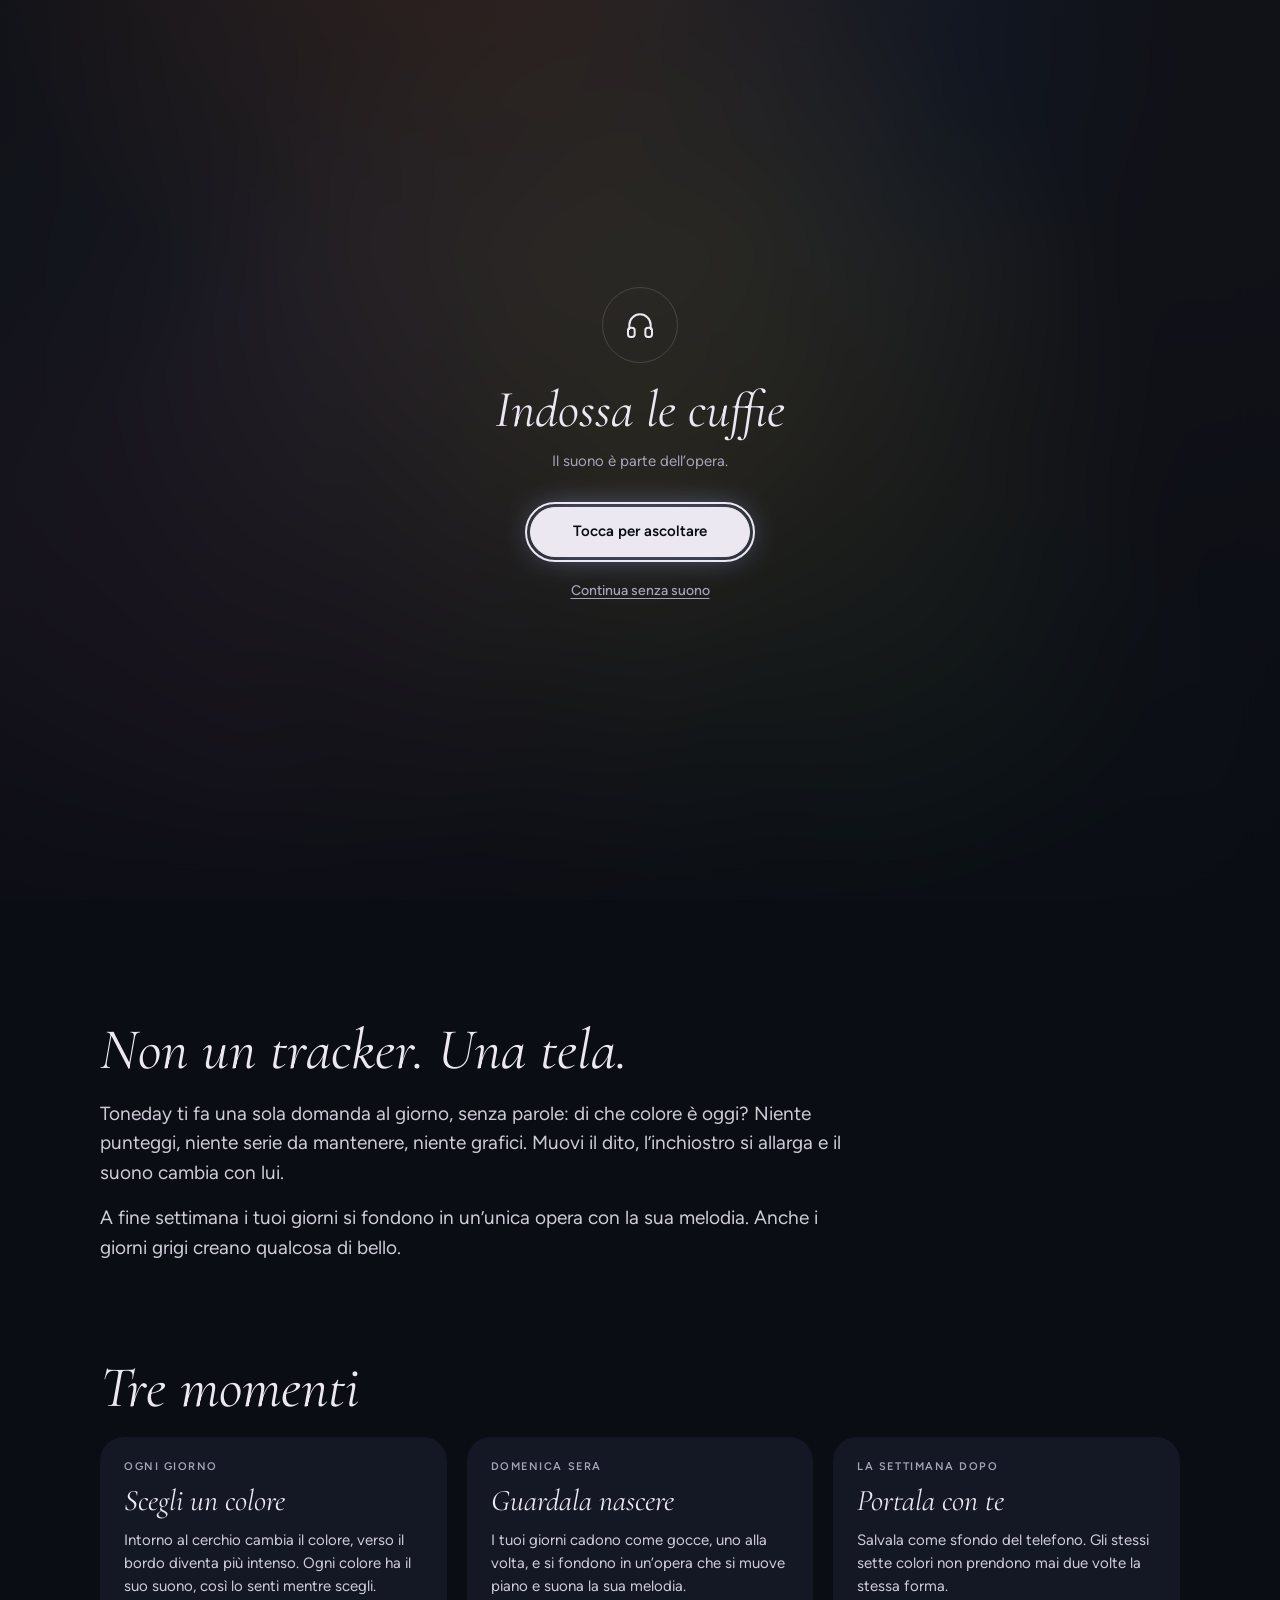
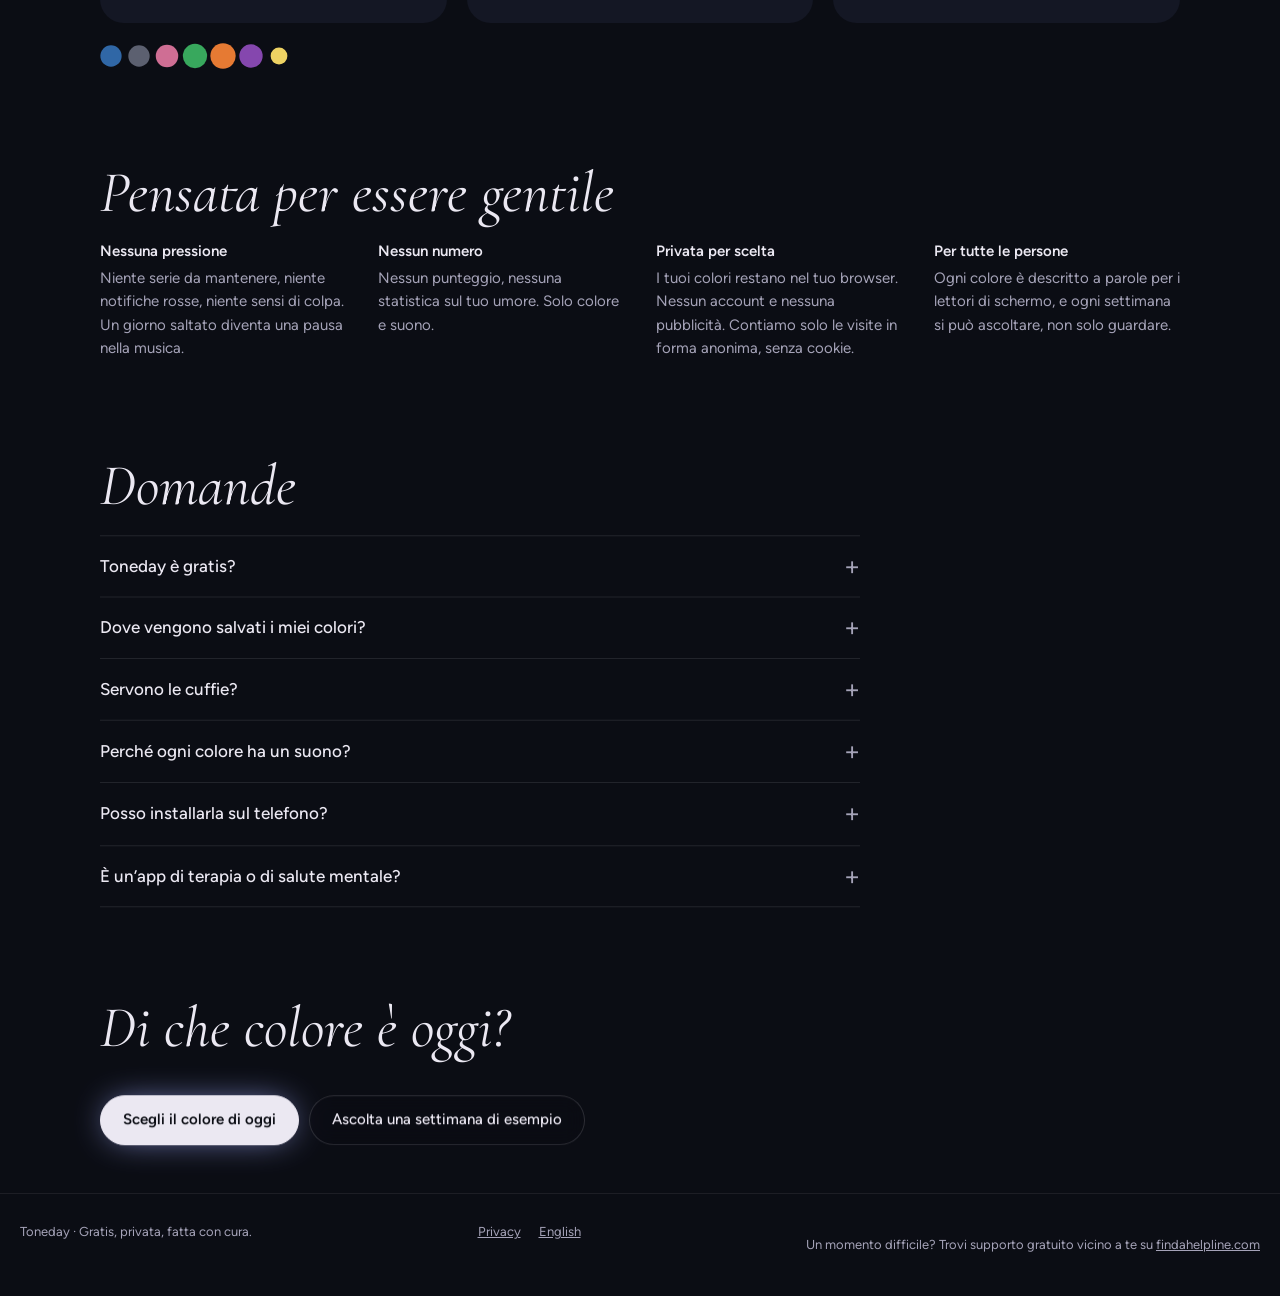
==== it/index.html @ dbf4d7e4 "Toneday: one color a day, one artwork a week Bilingual static web app (English and Italian): color s" ====
<!doctype html>
<html lang="it">
<head>
<meta charset="utf-8">
<meta name="viewport" content="width=device-width, initial-scale=1, viewport-fit=cover">
<title>Toneday · Un colore al giorno, un’opera a settimana</title>
<meta name="description" content="Scegli ogni giorno il colore di come ti senti. Domenica i tuoi sette colori diventano un’opera viva con la sua musica. Un diario delle emozioni gentile: gratis, privato, senza account.">
<link rel="canonical" href="https://toneday.app/it">
<link rel="alternate" hreflang="en" href="https://toneday.app/">
<link rel="alternate" hreflang="it" href="https://toneday.app/it">
<link rel="alternate" hreflang="x-default" href="https://toneday.app/">
<meta name="theme-color" content="#0b0d14">
<meta name="color-scheme" content="dark">
<link rel="icon" href="/favicon.svg" type="image/svg+xml">
<link rel="icon" href="/favicon.ico" sizes="32x32">
<link rel="apple-touch-icon" href="/icons/apple-touch-icon.png">
<link rel="manifest" href="/it/manifest.webmanifest">
<meta name="apple-mobile-web-app-capable" content="yes">
<meta name="apple-mobile-web-app-status-bar-style" content="black-translucent">
<meta name="apple-mobile-web-app-title" content="Toneday">
<meta property="og:type" content="website">
<meta property="og:site_name" content="Toneday">
<meta property="og:title" content="Toneday · Un colore al giorno, un’opera a settimana">
<meta property="og:description" content="Scegli ogni giorno il colore di come ti senti. Domenica i tuoi sette colori diventano un’opera viva con la sua musica. Un diario delle emozioni gentile: gratis, privato, senza account.">
<meta property="og:url" content="https://toneday.app/it">
<meta property="og:image" content="https://toneday.app/og-it.png">
<meta property="og:image:width" content="1200">
<meta property="og:image:height" content="630">
<meta property="og:image:alt" content="Toneday: colori morbidi che si fondono in un’opera">
<meta property="og:locale" content="it_IT">
<meta name="twitter:card" content="summary_large_image">
<meta name="twitter:title" content="Toneday · Un colore al giorno, un’opera a settimana">
<meta name="twitter:description" content="Scegli ogni giorno il colore di come ti senti. Domenica i tuoi sette colori diventano un’opera viva con la sua musica. Un diario delle emozioni gentile: gratis, privato, senza account.">
<meta name="twitter:image" content="https://toneday.app/og-it.png">
<link rel="preload" href="/assets/fonts/cormorant-garamond-latin-300-italic.woff2" as="font" type="font/woff2" crossorigin>
<link rel="preload" href="/assets/fonts/figtree-latin-400-normal.woff2" as="font" type="font/woff2" crossorigin>
<link rel="stylesheet" href="/assets/app.css?v=3">
<script>window.va = window.va || function () { (window.vaq = window.vaq || []).push(arguments); };</script>
<script defer src="/_vercel/insights/script.js"></script>
<script type="application/ld+json">{"@context": "https://schema.org", "@type": "WebApplication", "name": "Toneday", "url": "https://toneday.app/it", "description": "Scegli ogni giorno il colore di come ti senti. Domenica i tuoi sette colori diventano un’opera viva con la sua musica. Un diario delle emozioni gentile: gratis, privato, senza account.", "applicationCategory": "LifestyleApplication", "operatingSystem": "Any", "browserRequirements": "Requires JavaScript", "inLanguage": "it", "isAccessibleForFree": true, "offers": {"@type": "Offer", "price": "0", "priceCurrency": "EUR"}, "image": "https://toneday.app/og-it.png"}</script>
<script type="application/ld+json">{"@context": "https://schema.org", "@type": "FAQPage", "inLanguage": "it", "mainEntity": [{"@type": "Question", "name": "Toneday è gratis?", "acceptedAnswer": {"@type": "Answer", "text": "Sì, del tutto. Nessuna pubblicità, nessun abbonamento, nessun account."}}, {"@type": "Question", "name": "Dove vengono salvati i miei colori?", "acceptedAnswer": {"@type": "Answer", "text": "Solo sul tuo dispositivo, nel browser. Nulla viene inviato a un server. Se cancelli i dati del browser, i tuoi colori se ne vanno con loro."}}, {"@type": "Question", "name": "Servono le cuffie?", "acceptedAnswer": {"@type": "Answer", "text": "No, ma aiutano. Il suono fa parte dell’opera: in cuffia ogni giorno ha il suo posto intorno a te, dal lunedì a sinistra alla domenica a destra."}}, {"@type": "Question", "name": "Perché ogni colore ha un suono?", "acceptedAnswer": {"@type": "Answer", "text": "Ogni colore suona una nota dello stesso accordo, così ogni settimana è armoniosa. I colori caldi suonano più rotondi, i blu più liquidi, i verdi come vento, i colori scuri più profondi. Niente di ciò che scegli può suonare male."}}, {"@type": "Question", "name": "Posso installarla sul telefono?", "acceptedAnswer": {"@type": "Answer", "text": "Sì. Su iPhone aprila in Safari, tocca Condividi e poi Aggiungi alla schermata Home. Su Android scegli Installa app dal menu del browser. Funziona anche offline."}}, {"@type": "Question", "name": "È un’app di terapia o di salute mentale?", "acceptedAnswer": {"@type": "Answer", "text": "No. Toneday è un piccolo rituale quotidiano, non uno strumento medico o psicologico. Se stai attraversando un momento difficile, parlarne con qualcuno può aiutare: su findahelpline.com trovi supporto gratuito e riservato vicino a te."}}]}</script>
</head>
<body>
<a class="sr-only" href="#main">Vai al contenuto</a>
<canvas id="stage" aria-hidden="true"></canvas>

<div id="listen" role="dialog" aria-modal="true" aria-labelledby="listen-t" hidden>
  <span class="listen-ic" aria-hidden="true"><svg viewBox="0 0 24 24" fill="none" stroke="currentColor" stroke-width="1.5" stroke-linecap="round" stroke-linejoin="round" aria-hidden="true"><path d="M4 15v-3a8 8 0 0 1 16 0v3"/><rect x="3" y="14" width="5" height="7" rx="2"/><rect x="16" y="14" width="5" height="7" rx="2"/></svg></span>
  <span class="listen-t" id="listen-t">Indossa le cuffie</span>
  <span class="listen-s">Il suono è parte dell’opera.</span>
  <button class="btn primary listen-cta" id="listenGo" type="button">Tocca per ascoltare</button>
  <button class="btn text listen-skip" id="listenSkip" type="button">Continua senza suono</button>
</div>

<div id="landing">
  <header class="hero gutter">
    <div class="topbar">
      <a class="wordmark" href="/it" data-home aria-label="Home di Toneday">Toneday</a>
      <nav class="topnav" aria-label="Main">
        <a href="#how">Come funziona</a>
        <a href="/" hreflang="en" lang="en">EN</a>
        <button class="icon-btn sound-toggle" type="button" aria-pressed="true" aria-label="Suono"><svg class="on" viewBox="0 0 24 24" fill="none" stroke="currentColor" stroke-width="1.6" stroke-linecap="round" stroke-linejoin="round" aria-hidden="true"><path d="M4 9v6h4l5 4V5L8 9H4z"/><path d="M16.5 8.5a5 5 0 0 1 0 7"/><path d="M19 6a8.5 8.5 0 0 1 0 12"/></svg><svg class="off" viewBox="0 0 24 24" fill="none" stroke="currentColor" stroke-width="1.6" stroke-linecap="round" stroke-linejoin="round" aria-hidden="true"><path d="M4 9v6h4l5 4V5L8 9H4z"/><path d="M17 9l5 6M22 9l-5 6"/></svg></button>
      </nav>
    </div>
    <div class="hero-copy">
      <p class="eyebrow">Un colore al giorno</p>
      <h1>Toneday</h1>
      <p class="lede">Scegli il colore di come ti senti. Domenica i tuoi sette colori diventano un’opera da guardare e da ascoltare.</p>
      <div class="hero-actions">
        <button class="btn primary" type="button" data-start>Scegli il colore di oggi</button>
        <button class="btn" type="button" data-example>Ascolta una settimana di esempio</button>
      </div>
      <div class="hero-actions">
        <span id="phones" class="phones muted"><span class="ic"><svg viewBox="0 0 24 24" fill="none" stroke="currentColor" stroke-width="1.5" stroke-linecap="round" stroke-linejoin="round" aria-hidden="true"><path d="M4 15v-3a8 8 0 0 1 16 0v3"/><rect x="3" y="14" width="5" height="7" rx="2"/><rect x="16" y="14" width="5" height="7" rx="2"/></svg></span><span id="phonesText">Meglio con le cuffie</span><span class="bars" aria-hidden="true"><i></i><i></i><i></i></span></span>
        <a class="scroll-cue" href="#how">Come funziona <svg viewBox="0 0 24 24" fill="none" stroke="currentColor" stroke-width="1.8" stroke-linecap="round" stroke-linejoin="round" aria-hidden="true"><path d="M6 9l6 6 6-6"/></svg></a>
      </div>
    </div>
  </header>

  <main id="main" class="about gutter">
    <div class="about-inner">
      <section class="intro" aria-labelledby="intro-h">
        <h2 id="intro-h">Non un tracker. Una tela.</h2>
        <div style="display:grid;gap:16px">
      <p>Toneday ti fa una sola domanda al giorno, senza parole: di che colore è oggi? Niente punteggi, niente serie da mantenere, niente grafici. Muovi il dito, l’inchiostro si allarga e il suono cambia con lui.</p>
      <p>A fine settimana i tuoi giorni si fondono in un’unica opera con la sua melodia. Anche i giorni grigi creano qualcosa di bello.</p>
        </div>
      </section>

      <section id="how" aria-labelledby="how-h">
        <h2 id="how-h">Tre momenti</h2>
        <ol class="steps">
      <li>
        <span class="when">Ogni giorno</span>
        <h3>Scegli un colore</h3>
        <p>Intorno al cerchio cambia il colore, verso il bordo diventa più intenso. Ogni colore ha il suo suono, così lo senti mentre scegli.</p>
      </li>
      <li>
        <span class="when">Domenica sera</span>
        <h3>Guardala nascere</h3>
        <p>I tuoi giorni cadono come gocce, uno alla volta, e si fondono in un’opera che si muove piano e suona la sua melodia.</p>
      </li>
      <li>
        <span class="when">La settimana dopo</span>
        <h3>Portala con te</h3>
        <p>Salvala come sfondo del telefono. Gli stessi sette colori non prendono mai due volte la stessa forma.</p>
      </li>
        </ol>
        <div class="swatch-row" aria-hidden="true" style="margin-top:22px"><span style="background:hsl(212,55%,42%)"></span><span style="background:hsl(228,10%,40%)"></span><span style="background:hsl(336,50%,62%)"></span><span style="background:hsl(140,50%,44%)"></span><span style="background:hsl(24,78%,55%)"></span><span style="background:hsl(276,42%,48%)"></span><span style="background:hsl(48,80%,66%)"></span></div>
      </section>

      <section aria-labelledby="prin-h">
        <h2 id="prin-h">Pensata per essere gentile</h2>
        <div class="principles">
      <div><h3>Nessuna pressione</h3><p>Niente serie da mantenere, niente notifiche rosse, niente sensi di colpa. Un giorno saltato diventa una pausa nella musica.</p></div>
      <div><h3>Nessun numero</h3><p>Nessun punteggio, nessuna statistica sul tuo umore. Solo colore e suono.</p></div>
      <div><h3>Privata per scelta</h3><p>I tuoi colori restano nel tuo browser. Nessun account e nessuna pubblicità. Contiamo solo le visite in forma anonima, senza cookie.</p></div>
      <div><h3>Per tutte le persone</h3><p>Ogni colore è descritto a parole per i lettori di schermo, e ogni settimana si può ascoltare, non solo guardare.</p></div>
        </div>
      </section>

      <section id="faq" aria-labelledby="faq-h">
        <h2 id="faq-h">Domande</h2>
        <div class="faq">
      <details><summary>Toneday è gratis?</summary><p>Sì, del tutto. Nessuna pubblicità, nessun abbonamento, nessun account.</p></details>
      <details><summary>Dove vengono salvati i miei colori?</summary><p>Solo sul tuo dispositivo, nel browser. Nulla viene inviato a un server. Se cancelli i dati del browser, i tuoi colori se ne vanno con loro.</p></details>
      <details><summary>Servono le cuffie?</summary><p>No, ma aiutano. Il suono fa parte dell’opera: in cuffia ogni giorno ha il suo posto intorno a te, dal lunedì a sinistra alla domenica a destra.</p></details>
      <details><summary>Perché ogni colore ha un suono?</summary><p>Ogni colore suona una nota dello stesso accordo, così ogni settimana è armoniosa. I colori caldi suonano più rotondi, i blu più liquidi, i verdi come vento, i colori scuri più profondi. Niente di ciò che scegli può suonare male.</p></details>
      <details><summary>Posso installarla sul telefono?</summary><p>Sì. Su iPhone aprila in Safari, tocca Condividi e poi Aggiungi alla schermata Home. Su Android scegli Installa app dal menu del browser. Funziona anche offline.</p></details>
      <details><summary>È un’app di terapia o di salute mentale?</summary><p>No. Toneday è un piccolo rituale quotidiano, non uno strumento medico o psicologico. Se stai attraversando un momento difficile, parlarne con qualcuno può aiutare: su findahelpline.com trovi supporto gratuito e riservato vicino a te.</p></details>
        </div>
      </section>

      <section class="cta-band" aria-labelledby="cta-h">
        <h2 id="cta-h">Di che colore è oggi?</h2>
        <div class="hero-actions">
          <button class="btn primary" type="button" data-start>Scegli il colore di oggi</button>
          <button class="btn" type="button" data-example>Ascolta una settimana di esempio</button>
        </div>
      </section>
    </div>
  </main>
  <footer class="footer gutter">
  <span>Toneday · Gratis, privata, fatta con cura.</span>
  <nav aria-label="Footer">
    <a href="/it/privacy">Privacy</a>
    <a href="/" hreflang="en" lang="en">English</a>
  </nav>
  <p class="help">Un momento difficile? Trovi supporto gratuito vicino a te su <a href="https://findahelpline.com" rel="noopener" target="_blank">findahelpline.com</a></p>
</footer>
</div>

<section id="checkin" class="screen" hidden aria-labelledby="ciQuestion">
  <canvas id="ink" tabindex="0" aria-label="Superficie del colore. Muovi il dito intorno al cerchio, oppure usa le frecce: sinistra e destra cambiano il colore, su e giù l’intensità. Premi Invio per tenerlo."></canvas>
  <div class="top gutter">
    <div>
      <p class="eyebrow" id="ciDay"></p>
      <h2 class="question" id="ciQuestion"></h2>
      <p class="phrase" aria-live="polite"><span class="sw" id="ciSw" hidden></span><span id="ciPhrase"></span></p>
    </div>
    <div class="actions-r">
      <button class="icon-btn sound-toggle" type="button" aria-pressed="true" aria-label="Suono"><svg class="on" viewBox="0 0 24 24" fill="none" stroke="currentColor" stroke-width="1.6" stroke-linecap="round" stroke-linejoin="round" aria-hidden="true"><path d="M4 9v6h4l5 4V5L8 9H4z"/><path d="M16.5 8.5a5 5 0 0 1 0 7"/><path d="M19 6a8.5 8.5 0 0 1 0 12"/></svg><svg class="off" viewBox="0 0 24 24" fill="none" stroke="currentColor" stroke-width="1.6" stroke-linecap="round" stroke-linejoin="round" aria-hidden="true"><path d="M4 9v6h4l5 4V5L8 9H4z"/><path d="M17 9l5 6M22 9l-5 6"/></svg></button>
      <button class="icon-btn" id="closeCheckin" type="button" aria-label="Chiudi"><svg viewBox="0 0 24 24" fill="none" stroke="currentColor" stroke-width="1.6" stroke-linecap="round" aria-hidden="true"><path d="M6 6l12 12M18 6L6 18"/></svg></button>
    </div>
  </div>
  <div class="bottom gutter">
    <div class="light-row">
      <label for="lightRange">Luce</label>
      <span class="end">scuro</span>
      <input type="range" id="lightRange" min="12" max="84" value="50">
      <span class="end">chiaro</span>
    </div>
    <div class="row">
      <button id="skipBtn" class="btn" type="button">Lascia vuoto</button>
      <button id="keepBtn" class="btn primary grow" type="button" disabled>Tengo questo colore</button>
    </div>
  </div>
</section>

<section id="week" class="screen" hidden aria-labelledby="week-h">
  <div class="week-inner gutter">
    <div class="week-head">
      <a class="wordmark" href="/it" data-home aria-label="Home di Toneday">Toneday</a>
      <button class="icon-btn sound-toggle" type="button" aria-pressed="true" aria-label="Suono"><svg class="on" viewBox="0 0 24 24" fill="none" stroke="currentColor" stroke-width="1.6" stroke-linecap="round" stroke-linejoin="round" aria-hidden="true"><path d="M4 9v6h4l5 4V5L8 9H4z"/><path d="M16.5 8.5a5 5 0 0 1 0 7"/><path d="M19 6a8.5 8.5 0 0 1 0 12"/></svg><svg class="off" viewBox="0 0 24 24" fill="none" stroke="currentColor" stroke-width="1.6" stroke-linecap="round" stroke-linejoin="round" aria-hidden="true"><path d="M4 9v6h4l5 4V5L8 9H4z"/><path d="M17 9l5 6M22 9l-5 6"/></svg></button>
    </div>
    <div style="display:grid;gap:8px">
      <p class="eyebrow" id="weekRange"></p>
      <h2 class="display" id="week-h" style="font-size:40px">La tua settimana</h2>
      <p class="note">La tua opera si rivela domenica sera. Nessuna fretta.</p>
    </div>
    <ol class="drops" id="drops"></ol>
    <div class="tela">
      <canvas id="telaCv" aria-hidden="true"></canvas>
      <div class="cap">
        <div style="display:grid;gap:4px">
          <p class="eyebrow" style="color:#d4d1e0">La tela finora</p>
          <p class="display" id="telaText"></p>
        </div>
        <p class="count" id="telaCount"></p>
      </div>
    </div>
    <p class="note" id="todayText"></p>
    <div class="week-actions">
      <button id="todayBtn" class="btn" type="button"></button>
      <button id="revealBtn" class="btn" type="button"></button>
    </div>
    <button class="btn text" type="button" data-example style="justify-self:start">Ascolta una settimana di esempio</button>
  </div>
</section>

<section id="reveal" class="screen" hidden aria-label="La melodia della settimana">
  <div class="tapzone" id="tapzone"></div>
  <div class="top gutter">
    <div>
      <p class="eyebrow" id="revRange" style="color:#d4d1e0"></p>
      <p class="caption" id="revCaption" aria-live="polite"></p>
    </div>
    <div class="actions-r">
      <button class="icon-btn sound-toggle" type="button" aria-pressed="true" aria-label="Suono"><svg class="on" viewBox="0 0 24 24" fill="none" stroke="currentColor" stroke-width="1.6" stroke-linecap="round" stroke-linejoin="round" aria-hidden="true"><path d="M4 9v6h4l5 4V5L8 9H4z"/><path d="M16.5 8.5a5 5 0 0 1 0 7"/><path d="M19 6a8.5 8.5 0 0 1 0 12"/></svg><svg class="off" viewBox="0 0 24 24" fill="none" stroke="currentColor" stroke-width="1.6" stroke-linecap="round" stroke-linejoin="round" aria-hidden="true"><path d="M4 9v6h4l5 4V5L8 9H4z"/><path d="M17 9l5 6M22 9l-5 6"/></svg></button>
    </div>
  </div>
  <div class="bottom gutter">
    <div class="row" id="melodyRow" hidden style="justify-content:space-between">
      <span class="note" style="color:#d4d1e0">La melodia della settimana</span>
      <span class="melody" id="melody" aria-hidden="true"></span>
    </div>
    <div class="row"><button id="skipReveal" class="btn" type="button">Salta</button></div>
    <div class="reveal-actions" id="revActions" hidden>
      <button id="reshapeBtn" class="btn" type="button">Nuova forma</button>
      <button id="wallBtn" class="btn" type="button">Usa come sfondo</button>
      <button id="backBtn" class="btn primary" type="button">Torna alla settimana</button>
    </div>
  </div>
  <div id="wall" class="sheet" hidden role="dialog" aria-modal="true" aria-label="Usa come sfondo">
    <div class="phone">
      <canvas id="phoneCv" role="img" aria-label="Anteprima dello sfondo sulla schermata di blocco"></canvas>
      <div class="lock"><span class="lock-date" id="lockDate"></span><span class="lock-time" id="lockTime"></span></div>
    </div>
    <p class="note" style="max-width:34ch">Così sulla schermata di blocco. Viene salvato alla piena risoluzione del tuo schermo.</p>
    <div class="row">
      <button id="wallClose" class="btn" type="button">Chiudi</button>
      <button id="saveWall" class="btn primary" type="button"></button>
    </div>
  </div>
</section>

<script src="/assets/vendor/motion-13.4.6.js" defer></script>
<script src="/assets/app.js?v=3" defer></script>
</body>
</html>
---- assets/app.css ----
/* Toneday: a night room for colour. Single dark look by choice. */
@font-face{font-family:"Cormorant Garamond";font-style:italic;font-weight:300;font-display:swap;src:url(/assets/fonts/cormorant-garamond-latin-300-italic.woff2) format("woff2")}
@font-face{font-family:"Cormorant Garamond";font-style:italic;font-weight:400;font-display:swap;src:url(/assets/fonts/cormorant-garamond-latin-400-italic.woff2) format("woff2")}
@font-face{font-family:"Figtree";font-style:normal;font-weight:400;font-display:swap;src:url(/assets/fonts/figtree-latin-400-normal.woff2) format("woff2")}
@font-face{font-family:"Figtree";font-style:normal;font-weight:500;font-display:swap;src:url(/assets/fonts/figtree-latin-500-normal.woff2) format("woff2")}
@font-face{font-family:"Figtree";font-style:normal;font-weight:600;font-display:swap;src:url(/assets/fonts/figtree-latin-600-normal.woff2) format("woff2")}

:root{
  --night:#0b0d14;
  --night-2:#141724;
  --ink:#ebe8f2;
  --mist:#a5a3b8;
  --faint:#6f6d82;
  --line:rgba(235,232,242,.16);
  --chosen:#8a94d8;
  --display:"Cormorant Garamond","Iowan Old Style","Palatino Linotype",Georgia,serif;
  --ui:"Figtree",system-ui,-apple-system,"Segoe UI",sans-serif;
  --gutter:max(20px,env(safe-area-inset-left,0px));
  --gutter-r:max(20px,env(safe-area-inset-right,0px));
  color-scheme:dark;
}
*,*::before,*::after{box-sizing:border-box}
html{background:var(--night);-webkit-text-size-adjust:100%}
body{margin:0;background:var(--night);color:var(--ink);font:400 16px/1.55 var(--ui);-webkit-font-smoothing:antialiased;-webkit-tap-highlight-color:transparent}
body.locked{overflow:hidden;position:fixed;inset:0}
img{max-width:100%}
[hidden]{display:none!important}
a{color:var(--ink)}
button{font:inherit;color:inherit}
:focus-visible{outline:2px solid var(--ink);outline-offset:3px}
.sr-only{position:absolute;width:1px;height:1px;padding:0;margin:-1px;overflow:hidden;clip:rect(0 0 0 0);white-space:nowrap;border:0}
.gutter{padding-left:var(--gutter);padding-right:var(--gutter-r)}

.eyebrow{font:600 11px/1.3 var(--ui);letter-spacing:.14em;text-transform:uppercase;color:var(--mist);margin:0}
.display{font-family:var(--display);font-style:italic;font-weight:400;letter-spacing:-.01em;margin:0;text-wrap:balance}
.note{font-size:13px;line-height:1.5;color:var(--mist);margin:0}

/* Buttons */
.btn{display:inline-flex;align-items:center;justify-content:center;gap:8px;font:500 15px/1 var(--ui);min-height:50px;padding:0 22px;border-radius:999px;border:1px solid var(--line);background:rgba(11,13,20,.38);color:var(--ink);cursor:pointer;text-decoration:none;transition:background .3s,opacity .3s,box-shadow .6s,transform .15s;-webkit-backdrop-filter:blur(10px);backdrop-filter:blur(10px)}
.btn:hover{background:rgba(235,232,242,.08)}
.btn:active{transform:scale(.98)}
.btn.primary{background:var(--ink);color:var(--night);border-color:var(--ink);font-weight:600;box-shadow:0 0 34px -8px var(--chosen)}
.btn.primary:hover{background:#fff}
.btn:disabled{opacity:.3;cursor:default;box-shadow:none}
.btn.text{background:none;border:0;min-height:44px;padding:0 6px;color:var(--mist);text-decoration:underline;text-underline-offset:3px;-webkit-backdrop-filter:none;backdrop-filter:none}
.icon-btn{flex:none;width:44px;height:44px;border-radius:50%;border:1px solid var(--line);background:rgba(11,13,20,.4);color:var(--ink);display:grid;place-items:center;cursor:pointer;-webkit-backdrop-filter:blur(10px);backdrop-filter:blur(10px)}
.icon-btn svg{width:20px;height:20px}
.icon-btn[aria-pressed="false"] .on,.icon-btn[aria-pressed="true"] .off{display:none}

/* Full-screen stage */
#stage{position:fixed;inset:0;width:100%;height:100%;display:block;z-index:0}
.screen{position:fixed;inset:0;z-index:2;display:flex;flex-direction:column;overflow:hidden}

/* ---------- Landing (scrolls, holds the SEO content) ---------- */
#landing{position:relative;z-index:1}
.hero{position:relative;min-height:100svh;display:flex;flex-direction:column;justify-content:space-between;padding-top:max(18px,env(safe-area-inset-top,0px));padding-bottom:max(28px,env(safe-area-inset-bottom,0px))}
.hero::before{content:"";position:absolute;inset:0;background:linear-gradient(to top,rgba(11,13,20,.9) 0%,rgba(11,13,20,.35) 45%,rgba(11,13,20,0) 72%);pointer-events:none}
.hero > *{position:relative}
.topbar{display:flex;justify-content:space-between;align-items:center;gap:12px}
.wordmark{font:400 italic 26px/1 var(--display);text-decoration:none;color:var(--ink)}
.topnav{display:flex;align-items:center;gap:4px}
.topnav a{font-size:14px;color:var(--ink);text-decoration:none;min-height:44px;display:inline-flex;align-items:center;padding:0 10px;border-radius:999px}
.topnav a:hover{background:rgba(235,232,242,.08)}
.hero-copy{display:grid;gap:18px;justify-items:start;max-width:560px}
.hero h1{font:300 italic clamp(64px,15vw,132px)/.9 var(--display);letter-spacing:-.015em;margin:0}
.hero .lede{font-size:clamp(17px,2.2vw,20px);line-height:1.5;margin:0;max-width:34ch;text-shadow:0 1px 18px rgba(11,13,20,.6)}
.hero-actions{display:flex;flex-wrap:wrap;gap:10px;align-items:center}
.scroll-cue{font-size:13px;color:var(--mist);text-decoration:none;display:inline-flex;align-items:center;gap:8px;min-height:44px}
.scroll-cue svg{width:14px;height:14px;animation:nudge 2.4s ease-in-out infinite}
@keyframes nudge{50%{transform:translateY(3px)}}

/* Listening veil (first visit) */
#listen{position:fixed;inset:0;z-index:20;display:flex;flex-direction:column;align-items:center;justify-content:center;gap:12px;border:0;width:100%;background:rgba(11,13,20,.8);-webkit-backdrop-filter:blur(20px);backdrop-filter:blur(20px);color:var(--ink);cursor:pointer;transition:opacity 1.6s;padding:24px var(--gutter-r) 24px var(--gutter);text-align:center}
#listen.gone{opacity:0;pointer-events:none}
.listen-ic{width:76px;height:76px;border-radius:50%;border:1px solid var(--line);display:grid;place-items:center;margin-bottom:8px;animation:breathe 3.6s ease-in-out infinite}
.listen-ic svg{width:32px;height:32px}
.listen-t{font:400 italic clamp(36px,8vw,52px)/1.05 var(--display)}
.listen-s{font-size:15px;color:var(--mist);max-width:30ch}
.listen-cta{margin-top:22px;min-width:220px}
.listen-skip{font-size:14px}
@keyframes breathe{50%{transform:scale(.9);opacity:.6}}

/* Headphones chip */
.phones{display:inline-flex;align-items:center;gap:10px;padding:8px 14px 8px 8px;border-radius:999px;background:rgba(11,13,20,.42);border:1px solid var(--line);font-size:13px;-webkit-backdrop-filter:blur(10px);backdrop-filter:blur(10px)}
.phones .ic{width:30px;height:30px;border-radius:50%;background:rgba(235,232,242,.1);display:grid;place-items:center}
.phones .ic svg{width:16px;height:16px}
.bars{display:inline-flex;align-items:flex-end;gap:2px;height:12px}
.bars i{width:2px;background:var(--ink);border-radius:2px;animation:bar 1.2s ease-in-out infinite}
.bars i:nth-child(1){height:5px}.bars i:nth-child(2){height:11px;animation-delay:.2s}.bars i:nth-child(3){height:8px;animation-delay:.4s}
@keyframes bar{50%{transform:scaleY(.4)}}
.muted .bars i{animation:none;opacity:.4}

/* About content */
.about{position:relative;background:var(--night);padding-block:clamp(64px,10vw,120px) 48px}
.about-inner{max-width:1080px;margin:0 auto;display:grid;gap:clamp(56px,8vw,96px)}
.about h2{font:400 italic clamp(36px,6vw,58px)/1.05 var(--display);margin:0 0 18px;text-wrap:balance}
.about p{margin:0;max-width:62ch;color:#cfccda}
.about .intro p{font-size:clamp(17px,2vw,19px)}
.steps{list-style:none;margin:0;padding:0;display:grid;grid-template-columns:repeat(auto-fit,minmax(min(100%,260px),1fr));gap:20px}
.steps li{display:grid;gap:12px;align-content:start;padding:24px;border-radius:24px;background:var(--night-2)}
.steps .when{font:600 11px/1 var(--ui);letter-spacing:.14em;text-transform:uppercase;color:var(--mist)}
.steps h3{font:400 italic 30px/1.1 var(--display);margin:0}
.steps p{font-size:15px}
.swatch-row{display:flex;gap:6px}
.swatch-row span{width:22px;height:22px;border-radius:50%}
.principles{display:grid;grid-template-columns:repeat(auto-fit,minmax(min(100%,220px),1fr));gap:28px 32px}
.principles h3{font:600 15px/1.3 var(--ui);margin:0 0 6px}
.principles p{font-size:15px;color:var(--mist)}
.faq{display:grid;gap:0;max-width:760px}
.faq details{border-top:1px solid rgba(235,232,242,.1)}
.faq details:last-child{border-bottom:1px solid rgba(235,232,242,.1)}
.faq summary{list-style:none;cursor:pointer;display:flex;justify-content:space-between;align-items:center;gap:16px;min-height:60px;font-weight:500;font-size:17px;padding-block:12px}
.faq summary::-webkit-details-marker{display:none}
.faq summary::after{content:"+";font:300 26px/1 var(--ui);color:var(--mist);transition:transform .3s}
.faq details[open] summary::after{transform:rotate(45deg)}
.faq details p{padding:0 0 20px;font-size:15px}
.cta-band{display:grid;gap:18px;justify-items:start}
.footer{border-top:1px solid rgba(235,232,242,.08);padding-block:28px max(28px,env(safe-area-inset-bottom,0px));display:flex;flex-wrap:wrap;justify-content:space-between;gap:12px 24px;font-size:13px;color:var(--mist)}
.footer a{color:var(--mist)}
.footer nav{display:flex;flex-wrap:wrap;gap:6px 18px}
.help{font-size:13px;color:var(--mist)}

/* ---------- App screens ---------- */
.top{position:absolute;top:0;left:0;right:0;display:flex;justify-content:space-between;align-items:flex-start;gap:12px;padding-top:max(18px,env(safe-area-inset-top,0px));pointer-events:none;z-index:2}
.top > *{min-width:0;pointer-events:auto}
.top .actions-r{display:flex;gap:8px;flex:none}
.bottom{position:absolute;bottom:0;left:0;right:0;display:grid;gap:14px;padding-top:30px;padding-bottom:max(20px,env(safe-area-inset-bottom,0px));background:linear-gradient(to top,rgba(11,13,20,.94) 35%,rgba(11,13,20,0));z-index:2;transition:opacity .6s}
.question{font:400 italic clamp(32px,6.4vw,46px)/1.06 var(--display);margin:6px 0 8px;text-wrap:balance}
.phrase{display:flex;align-items:center;gap:10px;font:400 italic 19px/1.35 var(--display);margin:0;min-height:1.4em;max-width:32ch}
.phrase .sw{width:12px;height:12px;border-radius:50%;background:var(--chosen);box-shadow:0 0 14px var(--chosen);flex:none}
.row{display:flex;gap:10px;align-items:center}
.row .grow{flex:1 1 auto}

/* Check-in */
#ink{position:absolute;inset:0;width:100%;height:100%;touch-action:none;cursor:crosshair;display:block}
#ink:focus-visible{outline:2px solid var(--line);outline-offset:-8px}
.light-row{display:flex;align-items:center;gap:10px;font-size:13px;color:var(--mist)}
.light-row label{color:var(--ink);font-weight:500;margin-right:2px}
input[type=range]{-webkit-appearance:none;appearance:none;flex:1;min-width:0;height:6px;border-radius:6px;background:linear-gradient(90deg,#191b28,#9b98ad,#efe9de);outline:none;margin:0}
input[type=range]::-webkit-slider-thumb{-webkit-appearance:none;width:26px;height:26px;border-radius:50%;background:var(--ink);border:5px solid var(--night);box-shadow:0 0 0 1px var(--line);cursor:pointer}
input[type=range]::-moz-range-thumb{width:16px;height:16px;border-radius:50%;background:var(--ink);border:5px solid var(--night);cursor:pointer}
input[type=range]:focus-visible{outline:2px solid var(--ink);outline-offset:6px}

/* Week */
#week{background:var(--night);overflow-y:auto}
.week-inner{width:100%;max-width:560px;margin:0 auto;display:grid;gap:18px;padding-top:max(18px,env(safe-area-inset-top,0px));padding-bottom:max(28px,env(safe-area-inset-bottom,0px))}
.week-head{display:flex;justify-content:space-between;align-items:flex-start;gap:12px}
.drops{list-style:none;margin:8px 0 0;padding:0;display:grid;grid-template-columns:repeat(7,minmax(0,1fr));gap:4px}
.drop{background:none;border:0;color:var(--mist);display:grid;justify-items:center;gap:10px;padding:8px 0;width:100%;cursor:pointer;border-radius:14px;font:500 12px/1 var(--ui)}
.drop:disabled{cursor:default}
.drop .dot{width:min(42px,9.5vw);aspect-ratio:1;border-radius:50%;background:var(--c);box-shadow:0 0 22px -4px var(--c);transition:transform .4s}
.drop:not(:disabled):hover .dot{transform:scale(1.07)}
.drop.empty .dot{background:transparent;box-shadow:none;border:1.5px dashed rgba(165,163,184,.55)}
.drop.todo .dot{background:transparent;box-shadow:none;border:1.5px dashed var(--ink);animation:breathe 3.2s ease-in-out infinite}
.drop.future .dot{background:transparent;box-shadow:none;border:1px solid rgba(165,163,184,.22)}
.drop.future{color:var(--faint)}
.drop.today{color:var(--ink);font-weight:600}
.drop.today.filled .dot{box-shadow:0 0 0 3px var(--night),0 0 0 4.5px var(--ink),0 0 26px -2px var(--c)}
.drop.todo{color:var(--ink)}
.tela{position:relative;height:clamp(240px,42svh,340px);border-radius:28px;overflow:hidden;background:var(--night-2)}
.tela canvas{position:absolute;inset:0;width:100%;height:100%}
.tela .cap{position:absolute;left:0;right:0;bottom:0;display:flex;justify-content:space-between;align-items:flex-end;gap:12px;padding:18px 20px;background:linear-gradient(to top,rgba(11,13,20,.72),rgba(11,13,20,0))}
.tela .cap .display{font-size:22px}
.tela .count{font-size:13px;color:#d4d1e0;font-variant-numeric:tabular-nums;margin:0}
.week-actions{display:flex;flex-wrap:wrap;gap:10px}
.week-actions .primary{flex:1 1 220px}

/* Reveal */
#reveal .tapzone{position:absolute;inset:0;z-index:1}
#reveal.ui-off .top,#reveal.ui-off .bottom{opacity:0;pointer-events:none}
#reveal.ui-off .top > *{pointer-events:none}
.caption{font:400 italic clamp(24px,5vw,32px)/1.15 var(--display);margin:6px 0 0;opacity:0;transition:opacity 1.6s;text-shadow:0 1px 16px rgba(11,13,20,.5)}
.caption.on{opacity:1}
.melody{display:flex;align-items:center;gap:8px}
.melody span{width:8px;height:8px;border-radius:50%;background:var(--c,transparent);border:1px solid var(--c,rgba(165,163,184,.4));transition:transform .3s,box-shadow .3s}
.melody span.on{transform:scale(1.7);box-shadow:0 0 12px var(--c)}
.reveal-actions{display:flex;flex-wrap:wrap;gap:10px}
.reveal-actions .primary{flex:1 1 200px}

/* Wallpaper sheet */
.sheet{position:fixed;inset:0;z-index:30;display:grid;place-items:center;align-content:center;gap:20px;padding:24px var(--gutter-r) max(24px,env(safe-area-inset-bottom,0px)) var(--gutter);background:rgba(11,13,20,.92);-webkit-backdrop-filter:blur(18px);backdrop-filter:blur(18px);text-align:center}
.phone{position:relative;width:min(calc(58svh * 9 / 19.5),260px,calc(100vw - 80px));aspect-ratio:9/19.5;border-radius:38px;overflow:hidden;box-shadow:0 0 0 7px #050608,0 0 0 8px rgba(235,232,242,.18),0 30px 80px rgba(0,0,0,.6)}
.phone canvas{position:absolute;inset:0;width:100%;height:100%}
.phone::before{content:"";position:absolute;top:10px;left:50%;width:30%;height:20px;transform:translateX(-50%);background:#000;border-radius:20px;z-index:2}
.lock{position:absolute;inset:0;display:flex;flex-direction:column;align-items:center;padding-top:22%;color:#fff;text-shadow:0 1px 14px rgba(0,0,0,.3)}
.lock-date{font:500 13px/1 var(--ui)}
.lock-time{font:300 clamp(44px,8svh,64px)/1.05 var(--ui);font-variant-numeric:tabular-nums;letter-spacing:-.02em}
.sheet .row{flex-wrap:wrap;justify-content:center}

@media (prefers-reduced-motion: reduce){
  .drop.todo .dot,.listen-ic,.scroll-cue svg,.bars i{animation:none}
  #listen{transition:none}
}
@media (max-width:420px){ .light-row .end{display:none} .btn{padding:0 18px} }

/* With the Motion layer active, springs replace the CSS press effect */
html.fx .btn:active{transform:none}
html.fx .melody span.on{transform:none}
.hero h1 .ch{display:inline-block}
.hero .lede .w{display:inline-block}
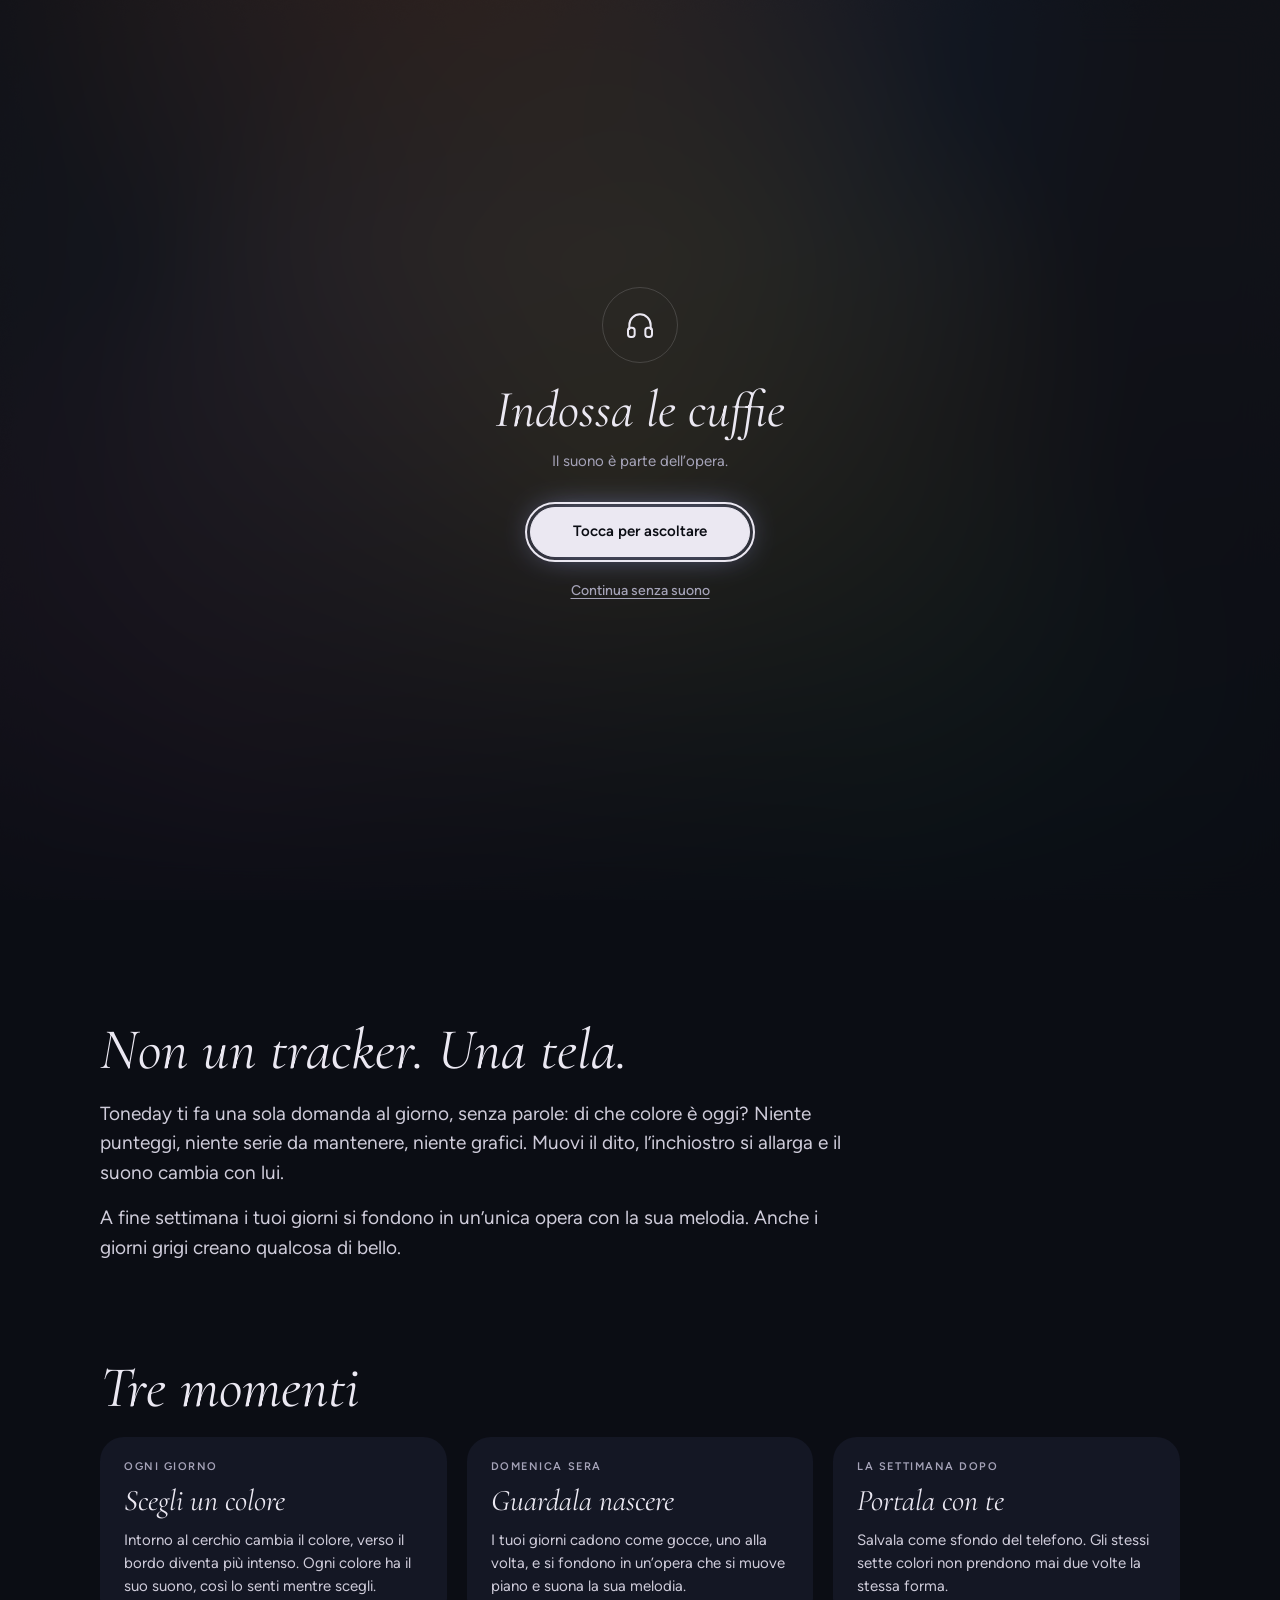
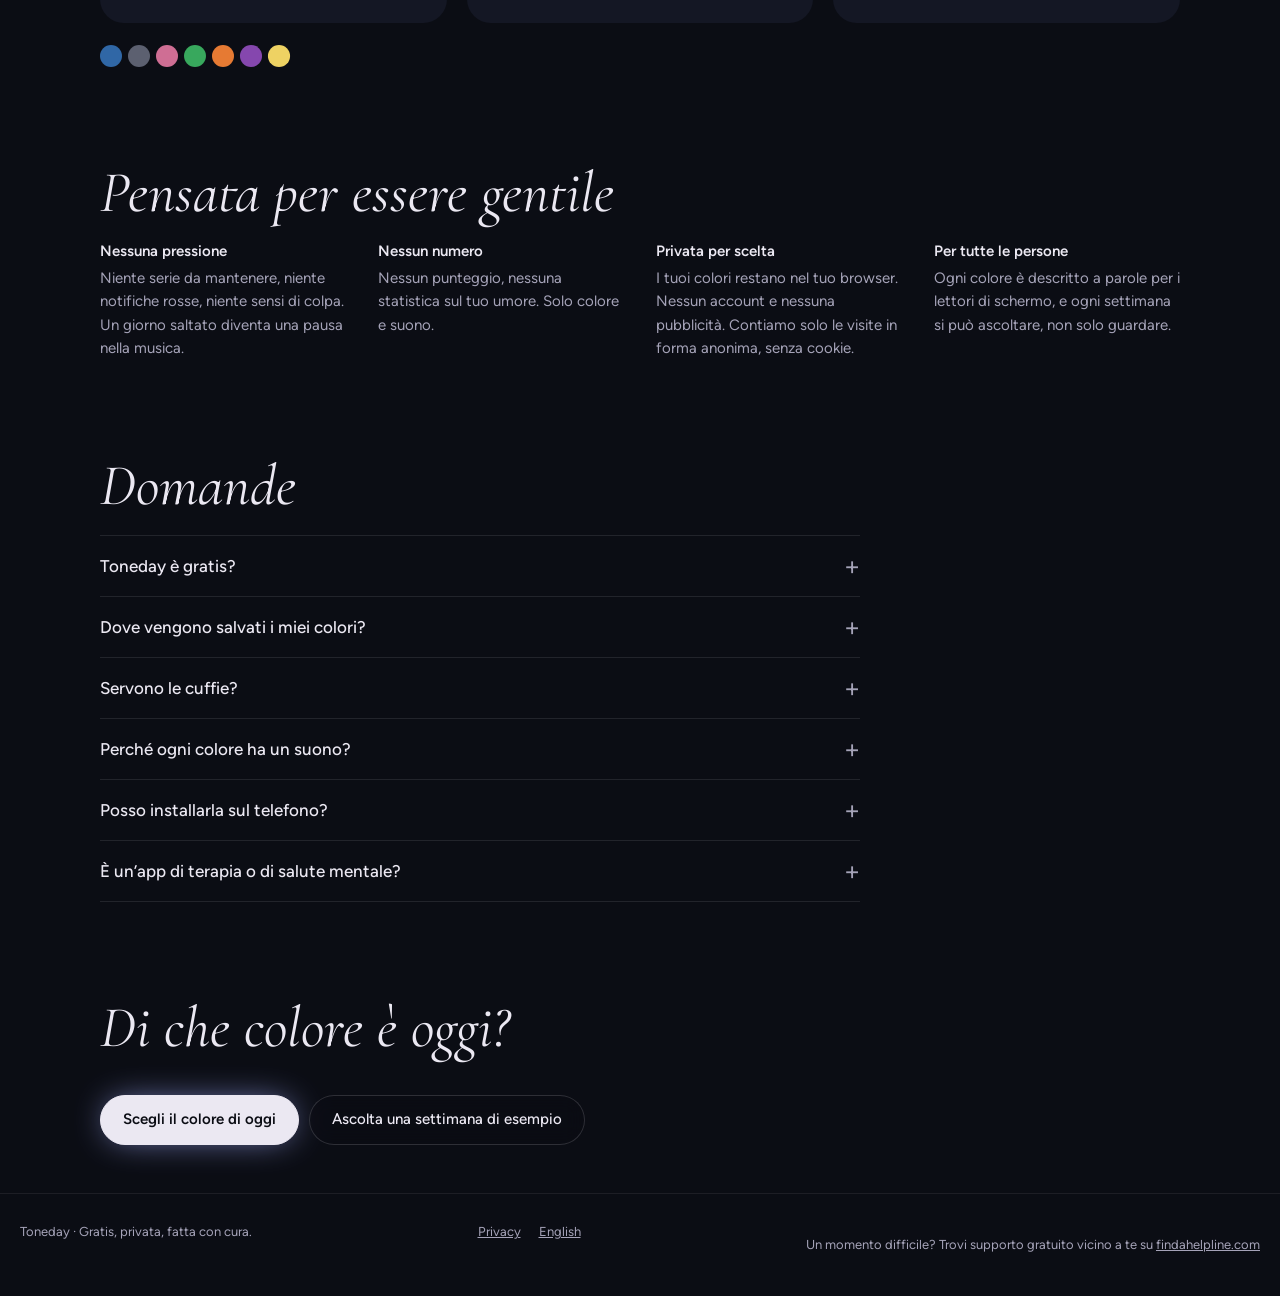
==== commit eeda0e11: "Give the day a clear ending After choosing today's color the week screen now says the day is done, w" ====
--- a/it/index.html
+++ b/it/index.html
@@ -34,7 +34,7 @@
 <meta name="twitter:image" content="https://toneday.app/og-it.png">
 <link rel="preload" href="/assets/fonts/cormorant-garamond-latin-300-italic.woff2" as="font" type="font/woff2" crossorigin>
 <link rel="preload" href="/assets/fonts/figtree-latin-400-normal.woff2" as="font" type="font/woff2" crossorigin>
-<link rel="stylesheet" href="/assets/app.css?v=3">
+<link rel="stylesheet" href="/assets/app.css?v=4">
 <script>window.va = window.va || function () { (window.vaq = window.vaq || []).push(arguments); };</script>
 <script defer src="/_vercel/insights/script.js"></script>
 <script type="application/ld+json">{"@context": "https://schema.org", "@type": "WebApplication", "name": "Toneday", "url": "https://toneday.app/it", "description": "Scegli ogni giorno il colore di come ti senti. Domenica i tuoi sette colori diventano un’opera viva con la sua musica. Un diario delle emozioni gentile: gratis, privato, senza account.", "applicationCategory": "LifestyleApplication", "operatingSystem": "Any", "browserRequirements": "Requires JavaScript", "inLanguage": "it", "isAccessibleForFree": true, "offers": {"@type": "Offer", "price": "0", "priceCurrency": "EUR"}, "image": "https://toneday.app/og-it.png"}</script>
@@ -186,9 +186,19 @@
     <div style="display:grid;gap:8px">
       <p class="eyebrow" id="weekRange"></p>
       <h2 class="display" id="week-h" style="font-size:40px">La tua settimana</h2>
-      <p class="note">La tua opera si rivela domenica sera. Nessuna fretta.</p>
     </div>
     <ol class="drops" id="drops"></ol>
+    <section class="today-card" id="todayCard" aria-live="polite">
+      <p class="eyebrow">Oggi</p>
+      <p class="display tc-title" id="tcTitle"></p>
+      <p class="phrase" id="tcPhrase"><span class="sw" id="tcSw"></span><span id="tcPhraseText"></span></p>
+      <p class="tc-next" id="tcNext"></p>
+      <p class="note" id="tcMissing" hidden></p>
+    </section>
+    <div class="week-actions">
+      <button id="todayBtn" class="btn primary" type="button">Scegli il colore di oggi</button>
+      <button id="revealBtn" class="btn" type="button"></button>
+    </div>
     <div class="tela">
       <canvas id="telaCv" aria-hidden="true"></canvas>
       <div class="cap">
@@ -199,12 +209,20 @@
         <p class="count" id="telaCount"></p>
       </div>
     </div>
-    <p class="note" id="todayText"></p>
-    <div class="week-actions">
-      <button id="todayBtn" class="btn" type="button"></button>
-      <button id="revealBtn" class="btn" type="button"></button>
-    </div>
-    <button class="btn text" type="button" data-example style="justify-self:start">Ascolta una settimana di esempio</button>
+    <div class="week-links">
+      <button id="changeBtn" class="btn text" type="button">Cambia il colore di oggi</button>
+      <button class="btn text" type="button" data-example>Ascolta una settimana di esempio</button>
+    </div>
+    <aside class="install" id="installCard" hidden aria-labelledby="install-h">
+      <div style="display:grid;gap:4px;min-width:0">
+        <p id="install-h" style="margin:0;font-weight:600">Tieni Toneday a portata di mano</p>
+        <p class="note" id="installText"></p>
+      </div>
+      <div class="row">
+        <button id="installBtn" class="btn" type="button" hidden>Aggiungi alla Home</button>
+        <button id="installClose" class="icon-btn install-x" type="button" aria-label="Chiudi"><svg viewBox="0 0 24 24" fill="none" stroke="currentColor" stroke-width="1.6" stroke-linecap="round" aria-hidden="true"><path d="M6 6l12 12M18 6L6 18"/></svg></button>
+      </div>
+    </aside>
   </div>
 </section>
 
@@ -245,6 +263,6 @@
 </section>
 
 <script src="/assets/vendor/motion-13.4.6.js" defer></script>
-<script src="/assets/app.js?v=3" defer></script>
+<script src="/assets/app.js?v=4" defer></script>
 </body>
 </html>
--- a/assets/app.css
+++ b/assets/app.css
@@ -157,7 +157,7 @@
 .drop.today{color:var(--ink);font-weight:600}
 .drop.today.filled .dot{box-shadow:0 0 0 3px var(--night),0 0 0 4.5px var(--ink),0 0 26px -2px var(--c)}
 .drop.todo{color:var(--ink)}
-.tela{position:relative;height:clamp(240px,42svh,340px);border-radius:28px;overflow:hidden;background:var(--night-2)}
+.tela{position:relative;height:clamp(200px,32svh,300px);border-radius:28px;overflow:hidden;background:var(--night-2)}
 .tela canvas{position:absolute;inset:0;width:100%;height:100%}
 .tela .cap{position:absolute;left:0;right:0;bottom:0;display:flex;justify-content:space-between;align-items:flex-end;gap:12px;padding:18px 20px;background:linear-gradient(to top,rgba(11,13,20,.72),rgba(11,13,20,0))}
 .tela .cap .display{font-size:22px}
@@ -198,3 +198,15 @@
 html.fx .melody span.on{transform:none}
 .hero h1 .ch{display:inline-block}
 .hero .lede .w{display:inline-block}
+
+/* Today card: the closing moment of the day */
+.today-card{display:grid;gap:8px;padding:22px;border-radius:24px;background:var(--night-2);border:1px solid rgba(235,232,242,.06)}
+.today-card .tc-title{font-size:clamp(30px,7vw,38px);line-height:1.05}
+.today-card .phrase{font-size:18px}
+.today-card .phrase .sw{background:var(--tc,transparent);box-shadow:0 0 12px var(--tc,transparent)}
+.today-card .tc-next{margin:4px 0 0;font-size:15px;line-height:1.5;color:#cfccda;max-width:44ch}
+.week-links{display:flex;flex-wrap:wrap;gap:4px 14px;margin-top:-6px}
+.install{position:relative;display:flex;align-items:center;justify-content:space-between;gap:12px;padding:14px 64px 14px 18px;border-radius:20px;border:1px dashed rgba(235,232,242,.18)}
+.install-x{position:absolute;top:8px;right:8px}
+.install .row{flex:none}
+@media (max-width:420px){ .install{flex-wrap:wrap} }
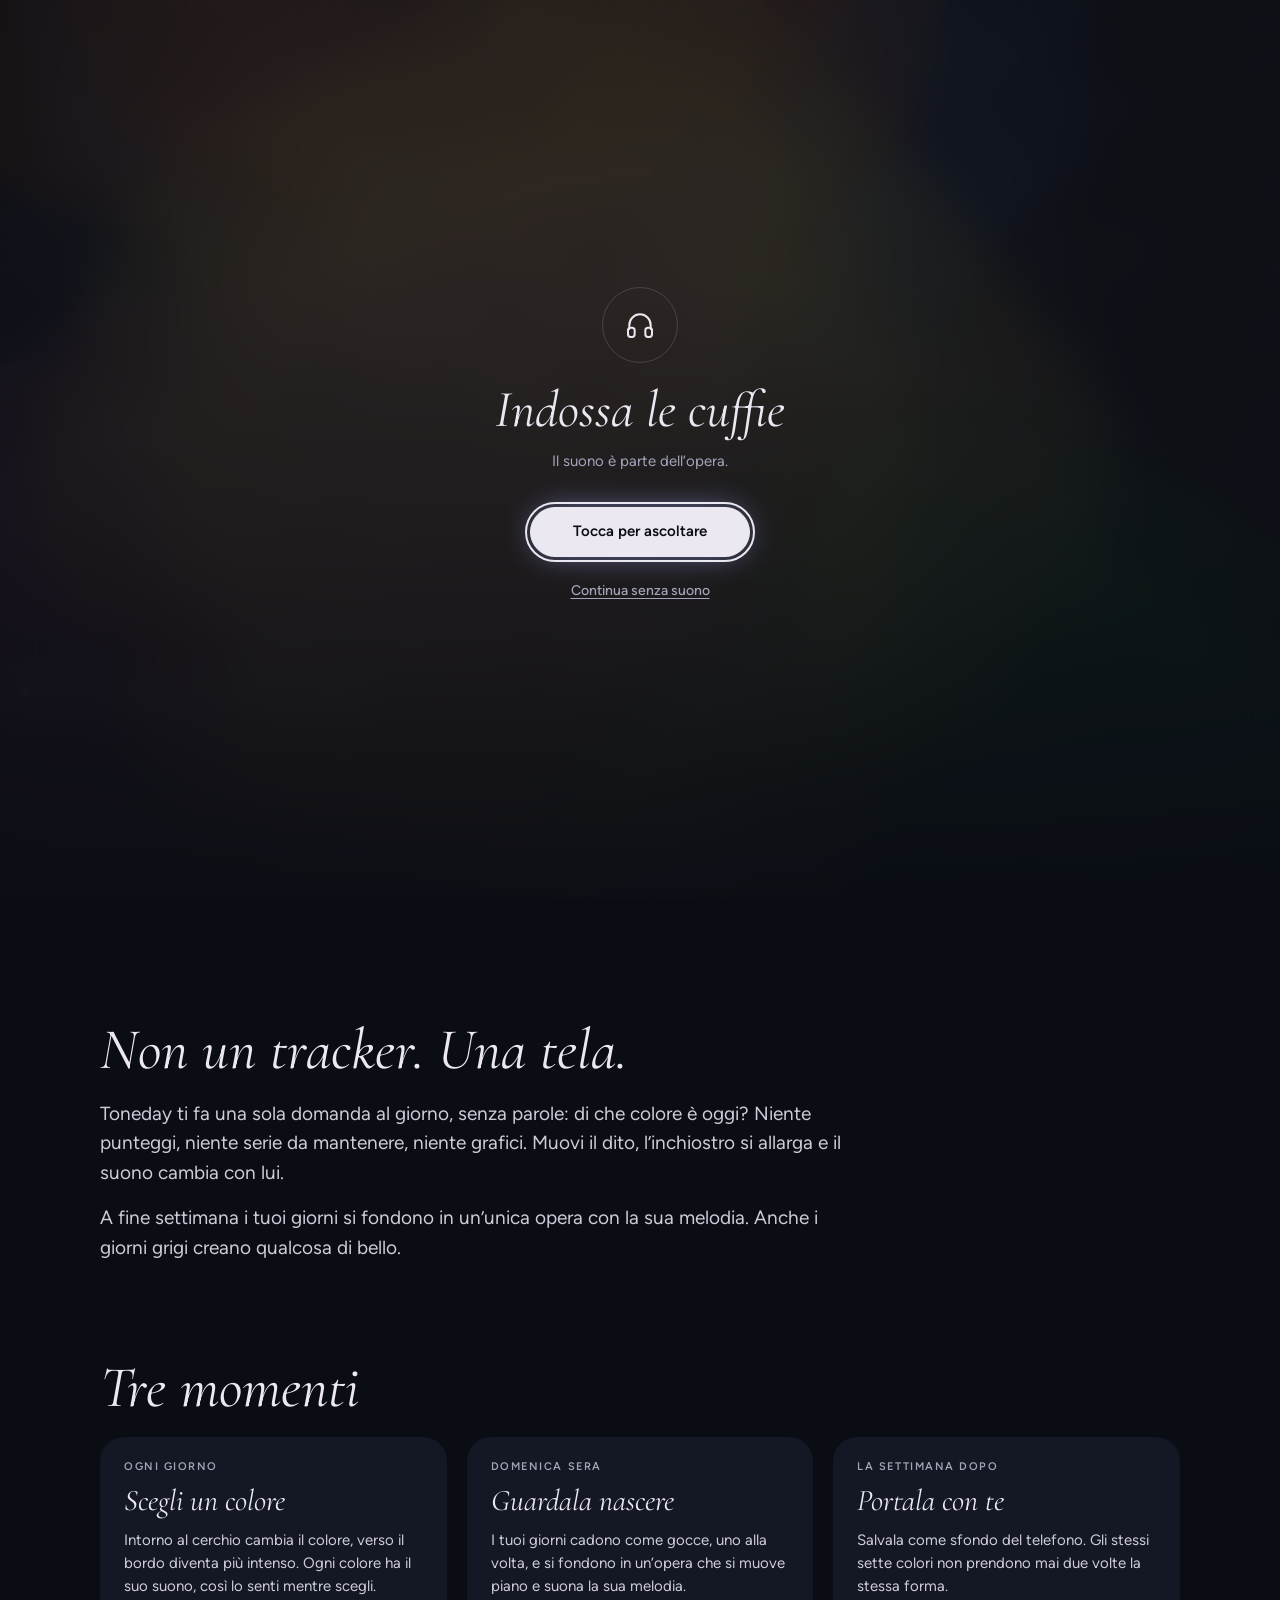
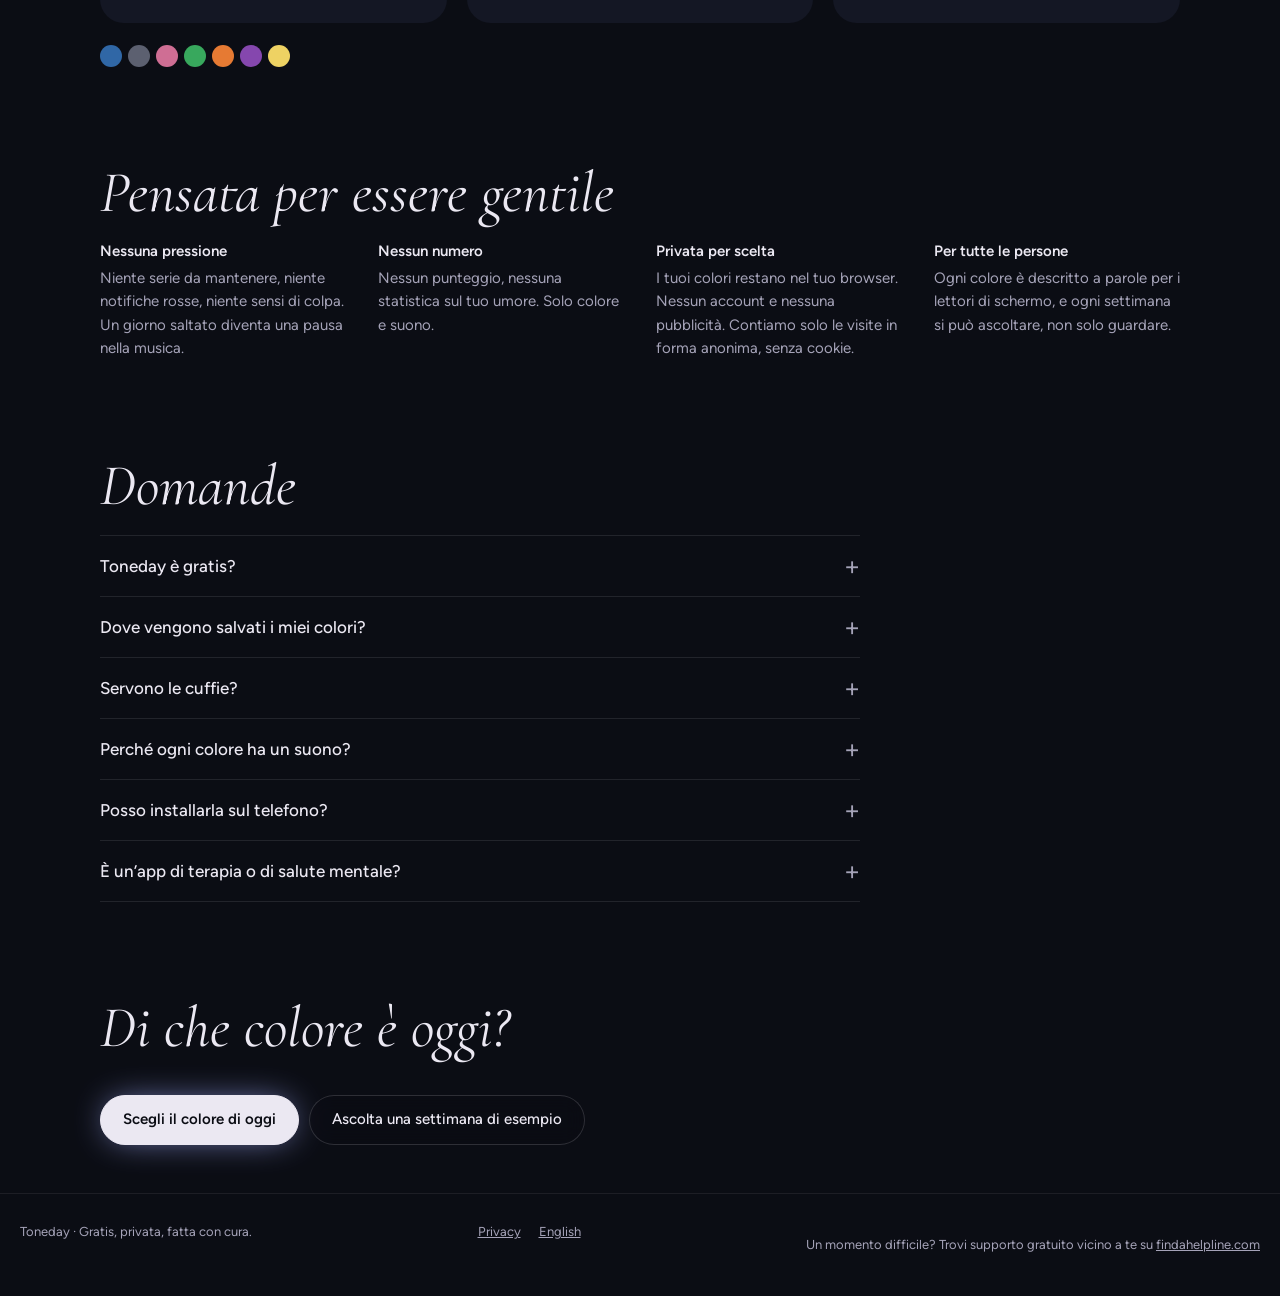
==== commit 7467b9a4: "Paint the artwork as glazes in WebGL and let the hero be a brush The weekly artwork is now a WebGL s" ====
--- a/it/index.html
+++ b/it/index.html
@@ -34,7 +34,7 @@
 <meta name="twitter:image" content="https://toneday.app/og-it.png">
 <link rel="preload" href="/assets/fonts/cormorant-garamond-latin-300-italic.woff2" as="font" type="font/woff2" crossorigin>
 <link rel="preload" href="/assets/fonts/figtree-latin-400-normal.woff2" as="font" type="font/woff2" crossorigin>
-<link rel="stylesheet" href="/assets/app.css?v=4">
+<link rel="stylesheet" href="/assets/app.css?v=5">
 <script>window.va = window.va || function () { (window.vaq = window.vaq || []).push(arguments); };</script>
 <script defer src="/_vercel/insights/script.js"></script>
 <script type="application/ld+json">{"@context": "https://schema.org", "@type": "WebApplication", "name": "Toneday", "url": "https://toneday.app/it", "description": "Scegli ogni giorno il colore di come ti senti. Domenica i tuoi sette colori diventano un’opera viva con la sua musica. Un diario delle emozioni gentile: gratis, privato, senza account.", "applicationCategory": "LifestyleApplication", "operatingSystem": "Any", "browserRequirements": "Requires JavaScript", "inLanguage": "it", "isAccessibleForFree": true, "offers": {"@type": "Offer", "price": "0", "priceCurrency": "EUR"}, "image": "https://toneday.app/og-it.png"}</script>
@@ -42,7 +42,7 @@
 </head>
 <body>
 <a class="sr-only" href="#main">Vai al contenuto</a>
-<canvas id="stage" aria-hidden="true"></canvas>
+<div id="stage" aria-hidden="true"><canvas id="stageGl"></canvas><canvas id="stageCv"></canvas></div>
 
 <div id="listen" role="dialog" aria-modal="true" aria-labelledby="listen-t" hidden>
   <span class="listen-ic" aria-hidden="true"><svg viewBox="0 0 24 24" fill="none" stroke="currentColor" stroke-width="1.5" stroke-linecap="round" stroke-linejoin="round" aria-hidden="true"><path d="M4 15v-3a8 8 0 0 1 16 0v3"/><rect x="3" y="14" width="5" height="7" rx="2"/><rect x="16" y="14" width="5" height="7" rx="2"/></svg></span>
@@ -66,6 +66,7 @@
       <p class="eyebrow">Un colore al giorno</p>
       <h1>Toneday</h1>
       <p class="lede">Scegli il colore di come ti senti. Domenica i tuoi sette colori diventano un’opera da guardare e da ascoltare.</p>
+      <p class="paint-hint" id="paintHint"><span class="brush-dot" aria-hidden="true"></span><span id="paintHintText">Tocca dove vuoi: ogni colore lascia una goccia, e una nota.</span></p>
       <div class="hero-actions">
         <button class="btn primary" type="button" data-start>Scegli il colore di oggi</button>
         <button class="btn" type="button" data-example>Ascolta una settimana di esempio</button>
@@ -200,6 +201,7 @@
       <button id="revealBtn" class="btn" type="button"></button>
     </div>
     <div class="tela">
+      <canvas id="telaGl" aria-hidden="true"></canvas>
       <canvas id="telaCv" aria-hidden="true"></canvas>
       <div class="cap">
         <div style="display:grid;gap:4px">
@@ -263,6 +265,6 @@
 </section>
 
 <script src="/assets/vendor/motion-13.4.6.js" defer></script>
-<script src="/assets/app.js?v=4" defer></script>
+<script src="/assets/app.js?v=5" defer></script>
 </body>
 </html>
--- a/assets/app.css
+++ b/assets/app.css
@@ -49,6 +49,7 @@
 
 /* Full-screen stage */
 #stage{position:fixed;inset:0;width:100%;height:100%;display:block;z-index:0}
+#stage canvas{position:absolute;inset:0;width:100%;height:100%;display:block}
 .screen{position:fixed;inset:0;z-index:2;display:flex;flex-direction:column;overflow:hidden}
 
 /* ---------- Landing (scrolls, holds the SEO content) ---------- */
@@ -210,3 +211,9 @@
 .install-x{position:absolute;top:8px;right:8px}
 .install .row{flex:none}
 @media (max-width:420px){ .install{flex-wrap:wrap} }
+
+/* Painting in the hero */
+.paint-hint{display:flex;align-items:center;gap:10px;margin:0;font-size:14px;color:#d4d1e0;text-shadow:0 1px 14px rgba(11,13,20,.6)}
+.brush-dot{width:10px;height:10px;border-radius:50%;flex:none;background:conic-gradient(hsl(0,70%,62%),hsl(60,70%,62%),hsl(120,70%,52%),hsl(200,70%,58%),hsl(280,60%,62%),hsl(360,70%,62%));box-shadow:0 0 10px rgba(235,232,242,.4);animation:breathe 3s ease-in-out infinite}
+@media (hover:hover){ .hero{cursor:crosshair} .hero a,.hero button{cursor:pointer} }
+@media (prefers-reduced-motion: reduce){ .brush-dot{animation:none} }
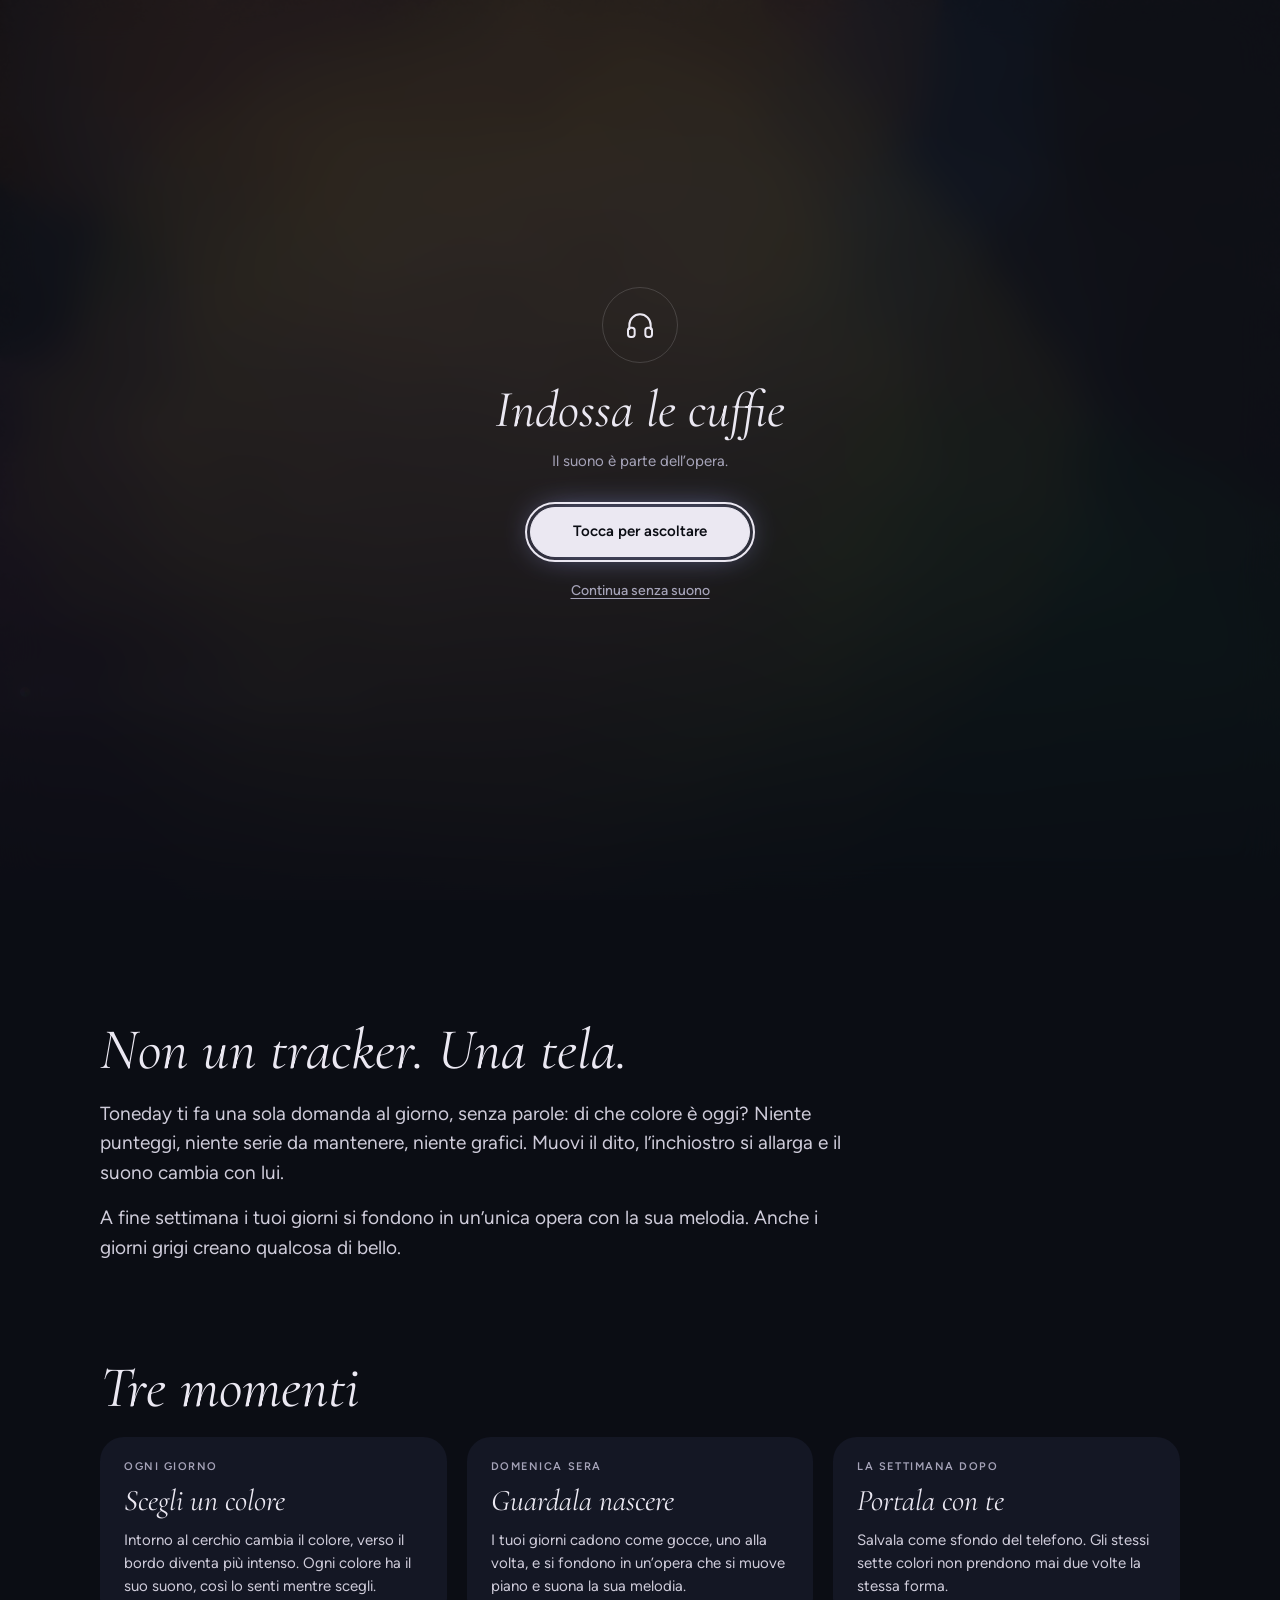
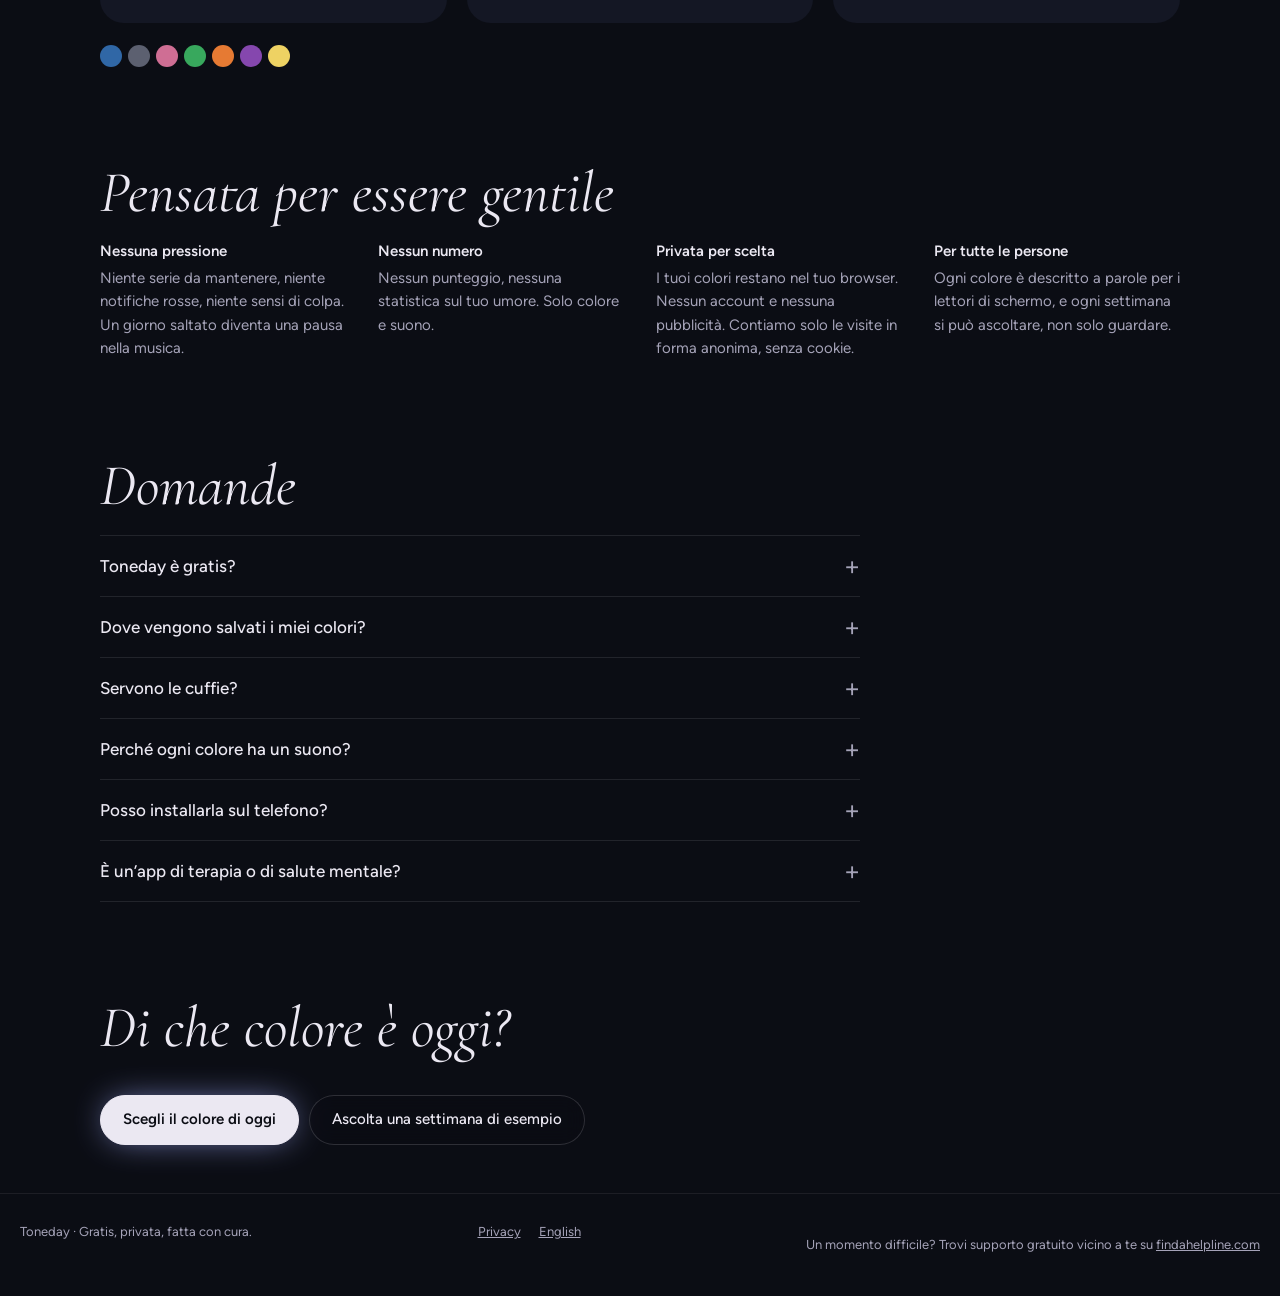
==== commit ed02cf6c: "Never leave an invisible screen on top after a transition On some browsers the leaving screen's fade" ====
--- a/it/index.html
+++ b/it/index.html
@@ -34,7 +34,7 @@
 <meta name="twitter:image" content="https://toneday.app/og-it.png">
 <link rel="preload" href="/assets/fonts/cormorant-garamond-latin-300-italic.woff2" as="font" type="font/woff2" crossorigin>
 <link rel="preload" href="/assets/fonts/figtree-latin-400-normal.woff2" as="font" type="font/woff2" crossorigin>
-<link rel="stylesheet" href="/assets/app.css?v=5">
+<link rel="stylesheet" href="/assets/app.css?v=6">
 <script>window.va = window.va || function () { (window.vaq = window.vaq || []).push(arguments); };</script>
 <script defer src="/_vercel/insights/script.js"></script>
 <script type="application/ld+json">{"@context": "https://schema.org", "@type": "WebApplication", "name": "Toneday", "url": "https://toneday.app/it", "description": "Scegli ogni giorno il colore di come ti senti. Domenica i tuoi sette colori diventano un’opera viva con la sua musica. Un diario delle emozioni gentile: gratis, privato, senza account.", "applicationCategory": "LifestyleApplication", "operatingSystem": "Any", "browserRequirements": "Requires JavaScript", "inLanguage": "it", "isAccessibleForFree": true, "offers": {"@type": "Offer", "price": "0", "priceCurrency": "EUR"}, "image": "https://toneday.app/og-it.png"}</script>
@@ -265,6 +265,6 @@
 </section>
 
 <script src="/assets/vendor/motion-13.4.6.js" defer></script>
-<script src="/assets/app.js?v=5" defer></script>
+<script src="/assets/app.js?v=6" defer></script>
 </body>
 </html>
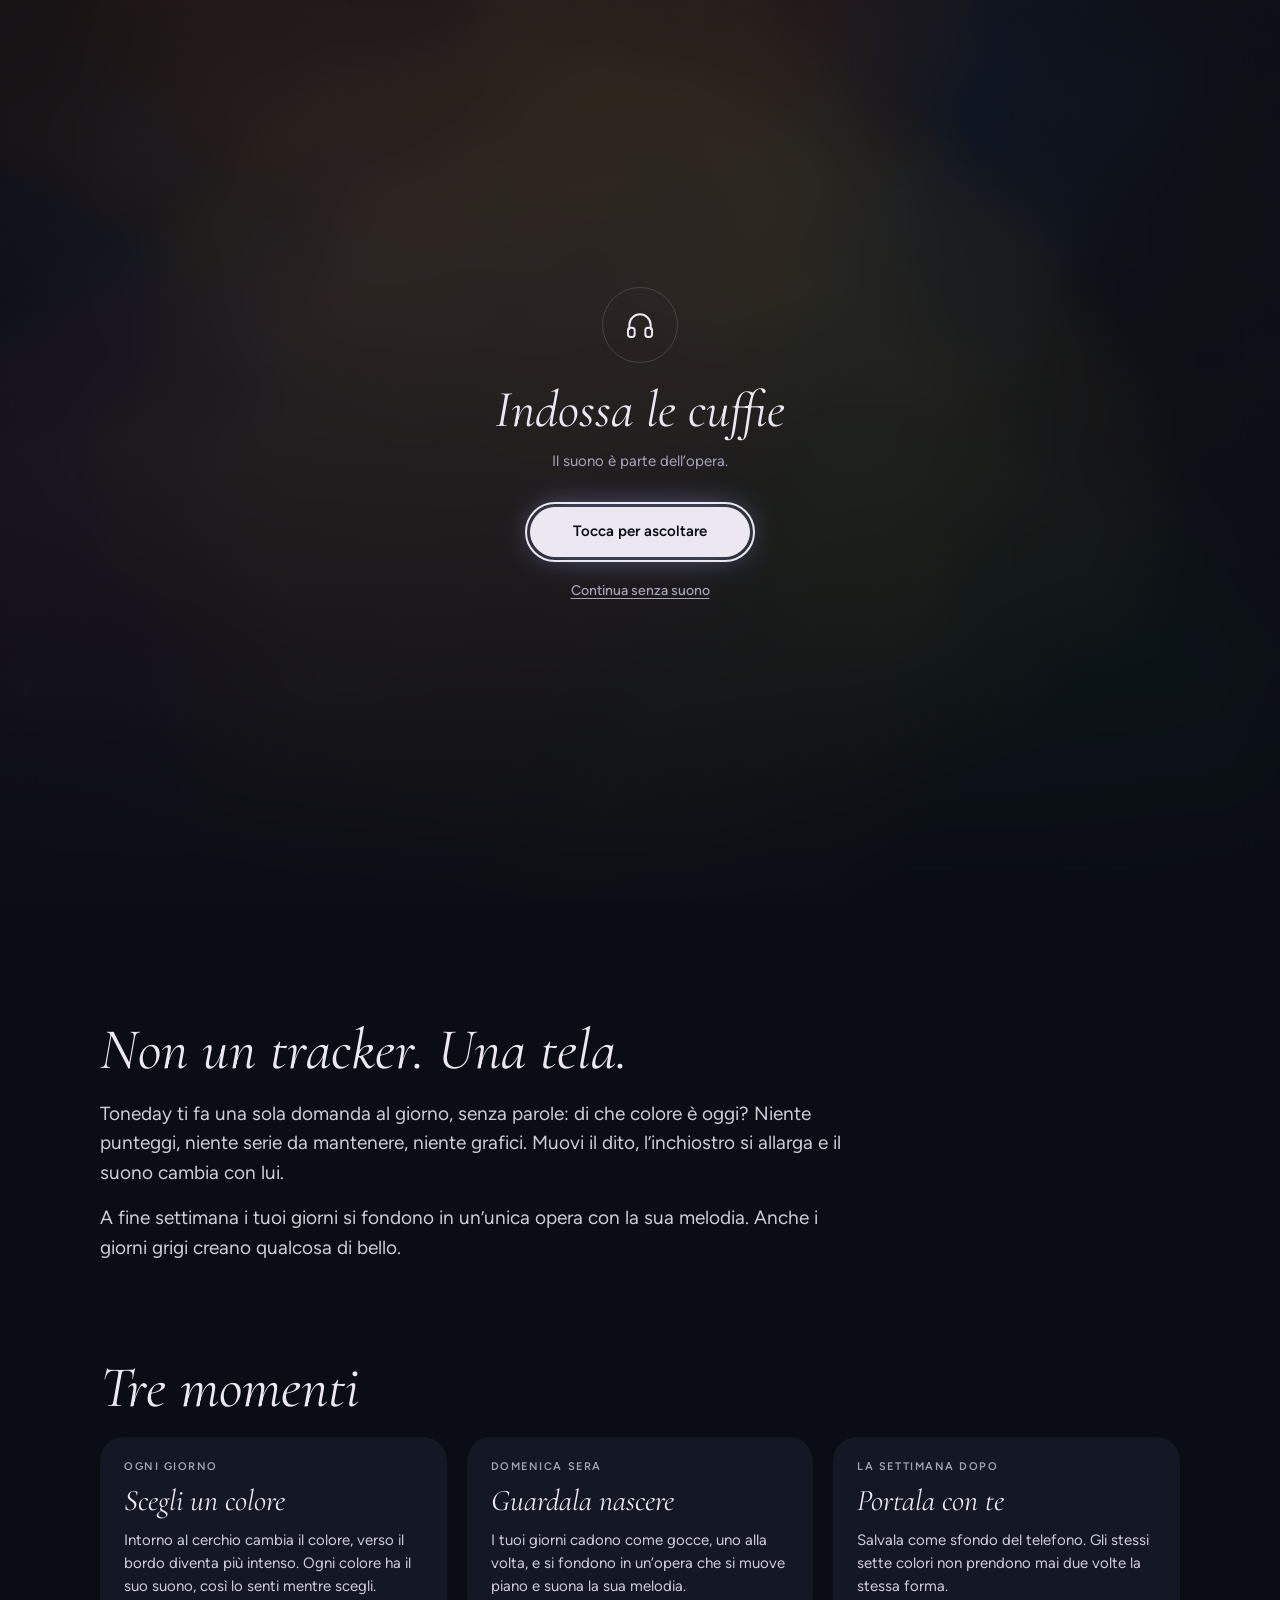
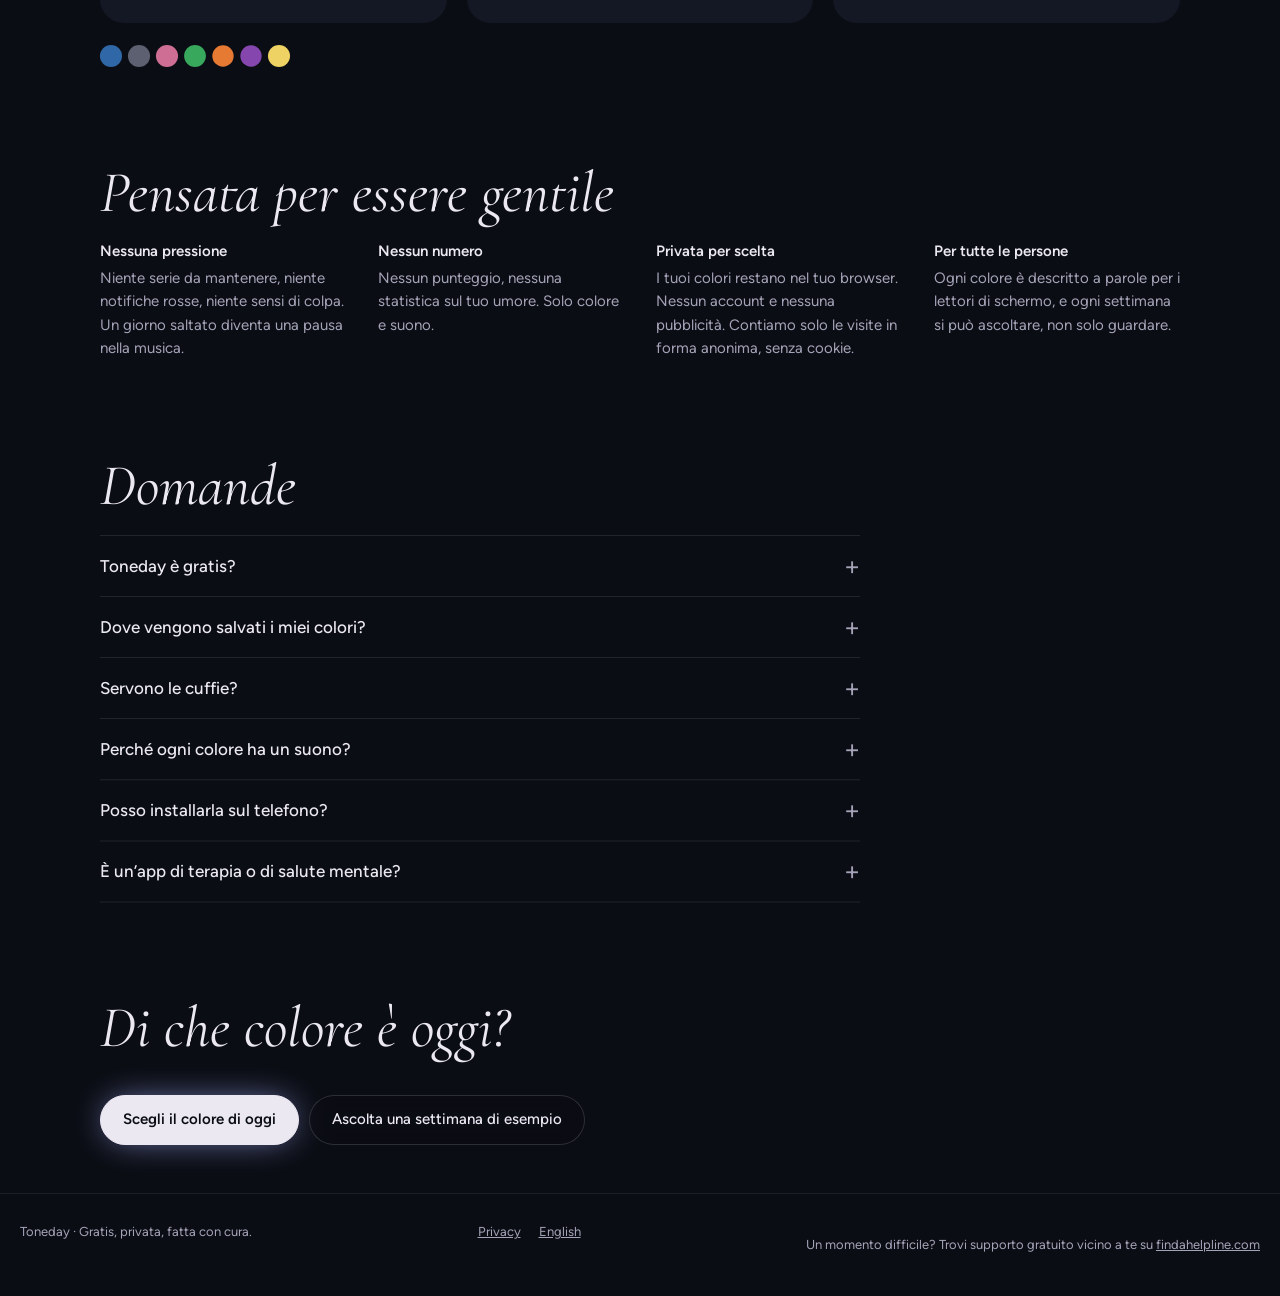
==== commit 6fcac7a8: "Keep the home page responsive on slow phones The adaptive quality ignored very slow frames, so a str" ====
--- a/it/index.html
+++ b/it/index.html
@@ -34,7 +34,7 @@
 <meta name="twitter:image" content="https://toneday.app/og-it.png">
 <link rel="preload" href="/assets/fonts/cormorant-garamond-latin-300-italic.woff2" as="font" type="font/woff2" crossorigin>
 <link rel="preload" href="/assets/fonts/figtree-latin-400-normal.woff2" as="font" type="font/woff2" crossorigin>
-<link rel="stylesheet" href="/assets/app.css?v=6">
+<link rel="stylesheet" href="/assets/app.css?v=7">
 <script>window.va = window.va || function () { (window.vaq = window.vaq || []).push(arguments); };</script>
 <script defer src="/_vercel/insights/script.js"></script>
 <script type="application/ld+json">{"@context": "https://schema.org", "@type": "WebApplication", "name": "Toneday", "url": "https://toneday.app/it", "description": "Scegli ogni giorno il colore di come ti senti. Domenica i tuoi sette colori diventano un’opera viva con la sua musica. Un diario delle emozioni gentile: gratis, privato, senza account.", "applicationCategory": "LifestyleApplication", "operatingSystem": "Any", "browserRequirements": "Requires JavaScript", "inLanguage": "it", "isAccessibleForFree": true, "offers": {"@type": "Offer", "price": "0", "priceCurrency": "EUR"}, "image": "https://toneday.app/og-it.png"}</script>
@@ -265,6 +265,6 @@
 </section>
 
 <script src="/assets/vendor/motion-13.4.6.js" defer></script>
-<script src="/assets/app.js?v=6" defer></script>
+<script src="/assets/app.js?v=7" defer></script>
 </body>
 </html>
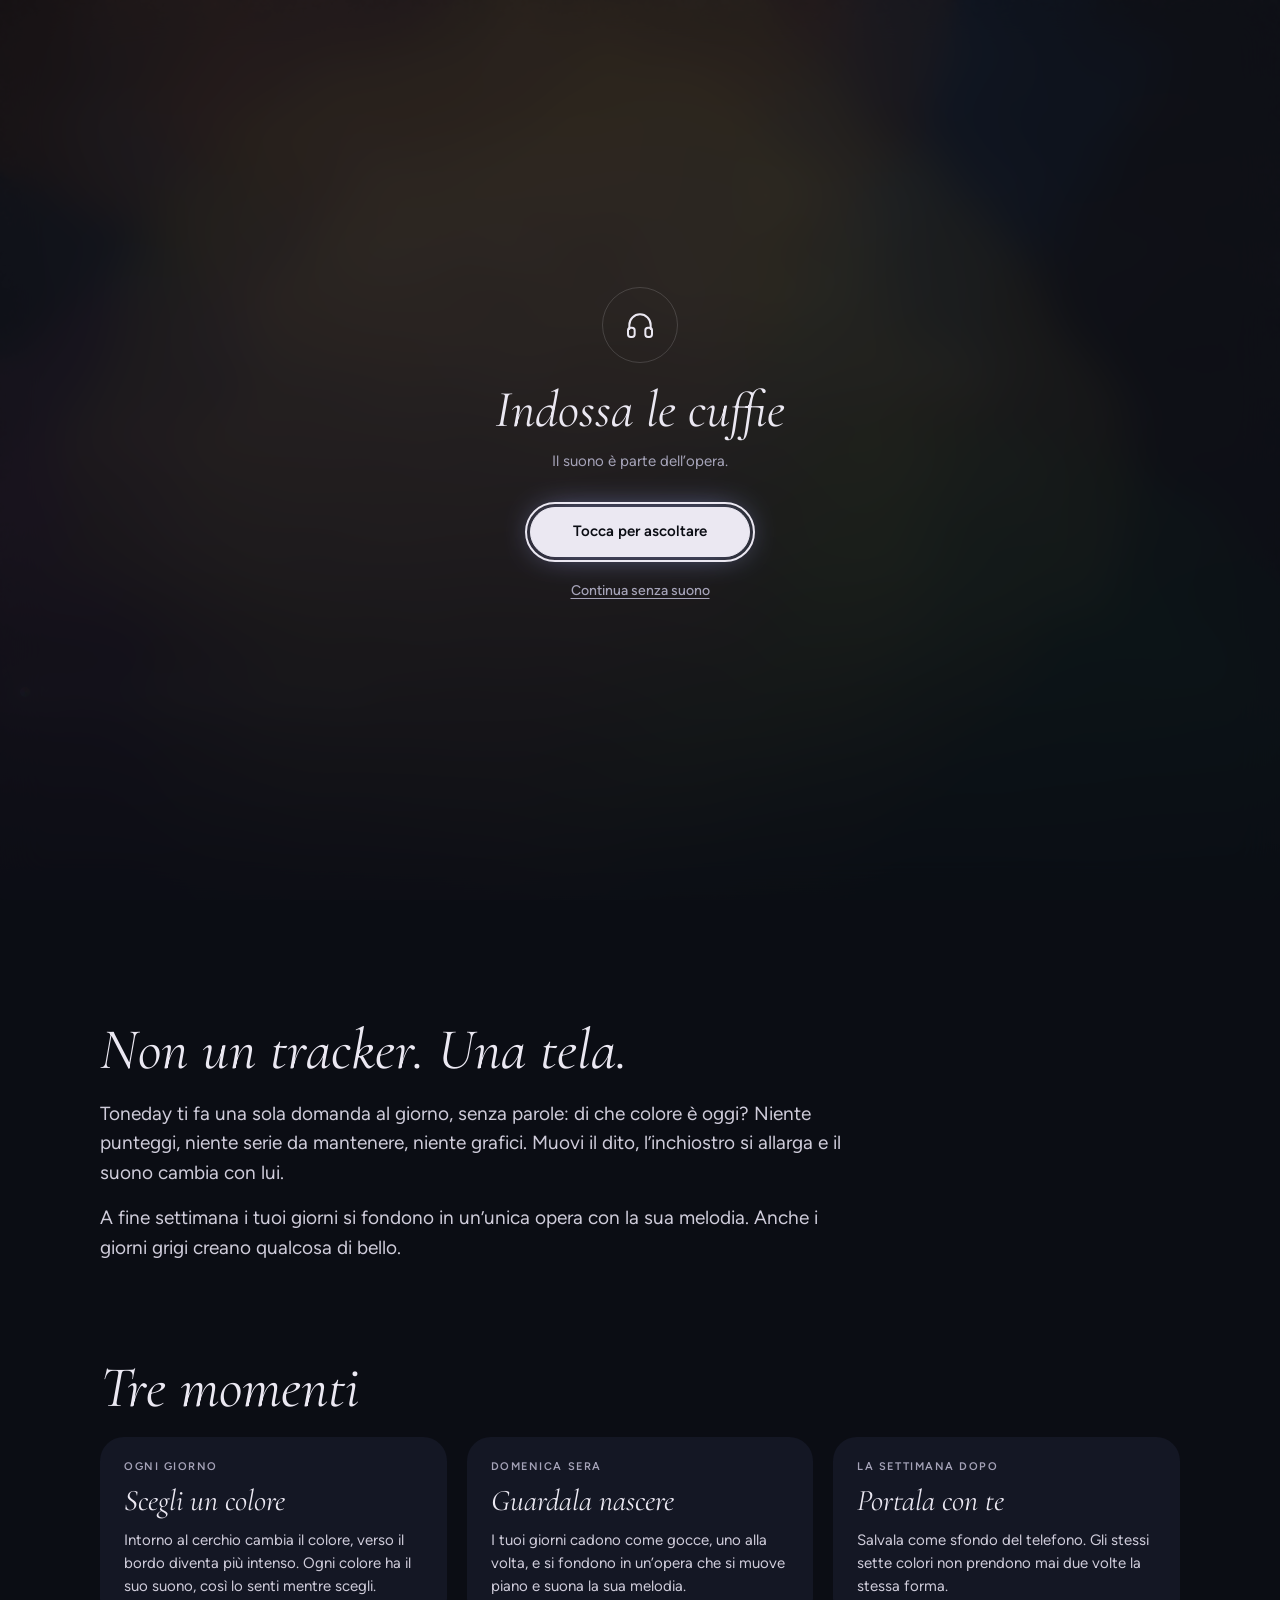
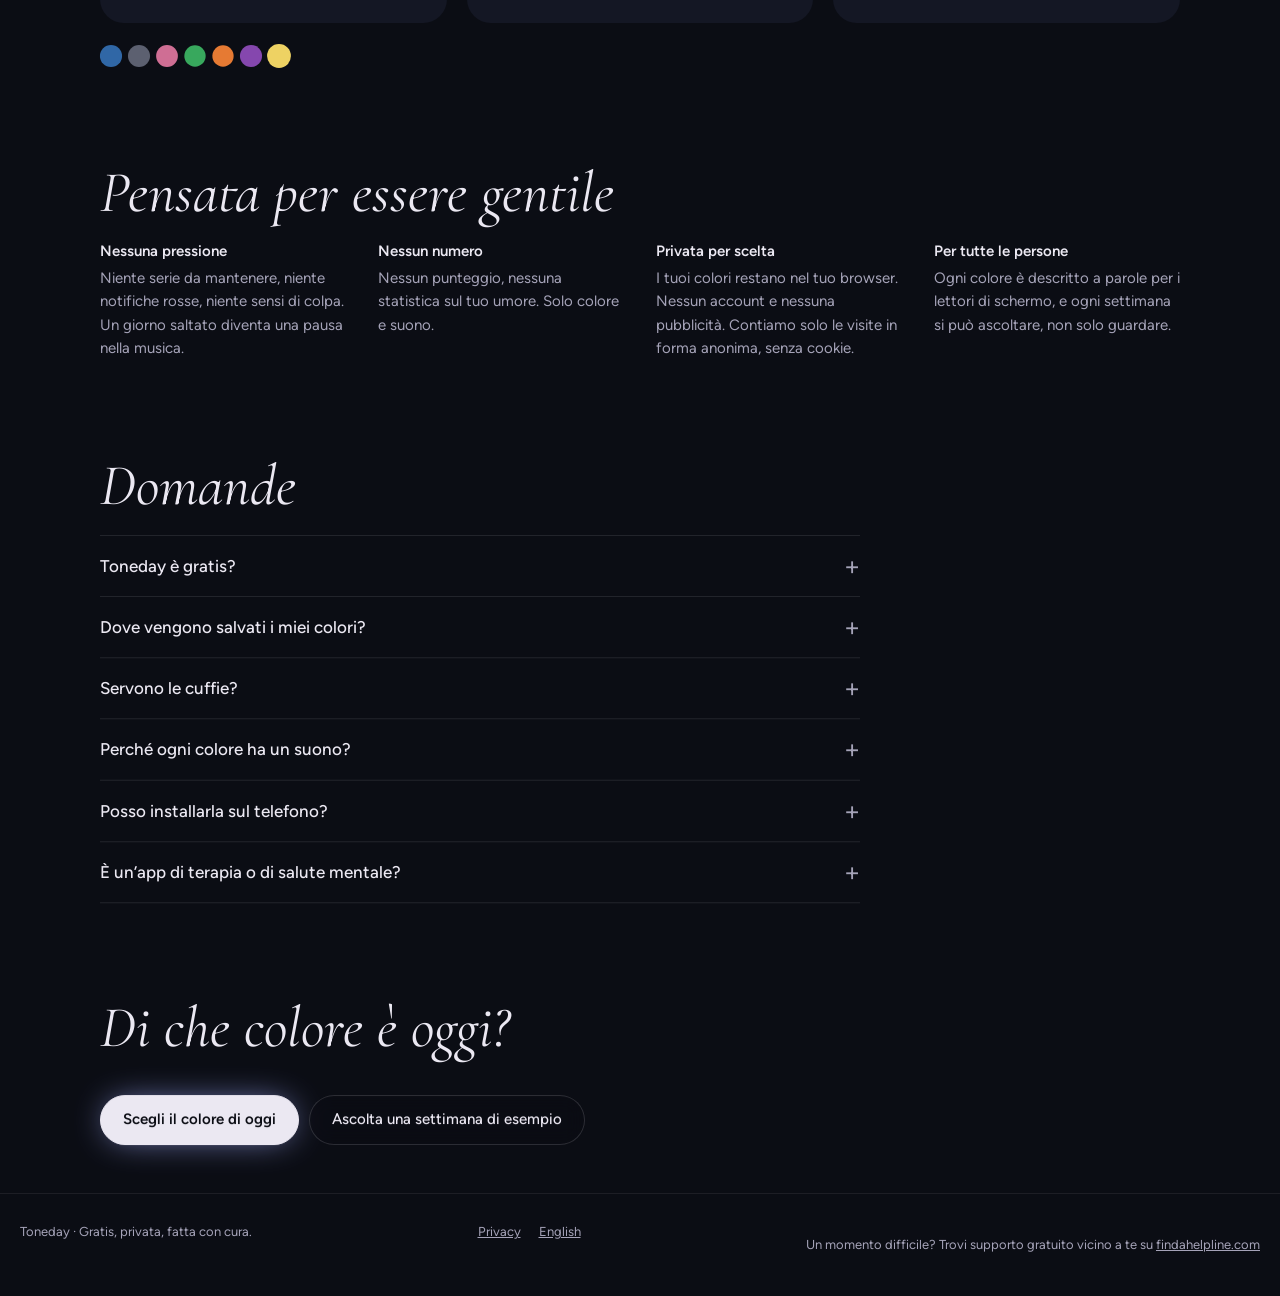
==== commit d9dcfc76: "Open the website on its first page, even for returning visitors Returning visitors were taken straig" ====
--- a/it/index.html
+++ b/it/index.html
@@ -34,7 +34,7 @@
 <meta name="twitter:image" content="https://toneday.app/og-it.png">
 <link rel="preload" href="/assets/fonts/cormorant-garamond-latin-300-italic.woff2" as="font" type="font/woff2" crossorigin>
 <link rel="preload" href="/assets/fonts/figtree-latin-400-normal.woff2" as="font" type="font/woff2" crossorigin>
-<link rel="stylesheet" href="/assets/app.css?v=7">
+<link rel="stylesheet" href="/assets/app.css?v=8">
 <script>window.va = window.va || function () { (window.vaq = window.vaq || []).push(arguments); };</script>
 <script defer src="/_vercel/insights/script.js"></script>
 <script type="application/ld+json">{"@context": "https://schema.org", "@type": "WebApplication", "name": "Toneday", "url": "https://toneday.app/it", "description": "Scegli ogni giorno il colore di come ti senti. Domenica i tuoi sette colori diventano un’opera viva con la sua musica. Un diario delle emozioni gentile: gratis, privato, senza account.", "applicationCategory": "LifestyleApplication", "operatingSystem": "Any", "browserRequirements": "Requires JavaScript", "inLanguage": "it", "isAccessibleForFree": true, "offers": {"@type": "Offer", "price": "0", "priceCurrency": "EUR"}, "image": "https://toneday.app/og-it.png"}</script>
@@ -68,8 +68,9 @@
       <p class="lede">Scegli il colore di come ti senti. Domenica i tuoi sette colori diventano un’opera da guardare e da ascoltare.</p>
       <p class="paint-hint" id="paintHint"><span class="brush-dot" aria-hidden="true"></span><span id="paintHintText">Tocca dove vuoi: ogni colore lascia una goccia, e una nota.</span></p>
       <div class="hero-actions">
-        <button class="btn primary" type="button" data-start>Scegli il colore di oggi</button>
-        <button class="btn" type="button" data-example>Ascolta una settimana di esempio</button>
+        <button class="btn" type="button" id="heroWeek" hidden>La tua settimana</button>
+        <button class="btn primary" type="button" data-start id="heroStart">Scegli il colore di oggi</button>
+        <button class="btn" type="button" data-example id="heroExample">Ascolta una settimana di esempio</button>
       </div>
       <div class="hero-actions">
         <span id="phones" class="phones muted"><span class="ic"><svg viewBox="0 0 24 24" fill="none" stroke="currentColor" stroke-width="1.5" stroke-linecap="round" stroke-linejoin="round" aria-hidden="true"><path d="M4 15v-3a8 8 0 0 1 16 0v3"/><rect x="3" y="14" width="5" height="7" rx="2"/><rect x="16" y="14" width="5" height="7" rx="2"/></svg></span><span id="phonesText">Meglio con le cuffie</span><span class="bars" aria-hidden="true"><i></i><i></i><i></i></span></span>
@@ -265,6 +266,6 @@
 </section>
 
 <script src="/assets/vendor/motion-13.4.6.js" defer></script>
-<script src="/assets/app.js?v=7" defer></script>
+<script src="/assets/app.js?v=8" defer></script>
 </body>
 </html>
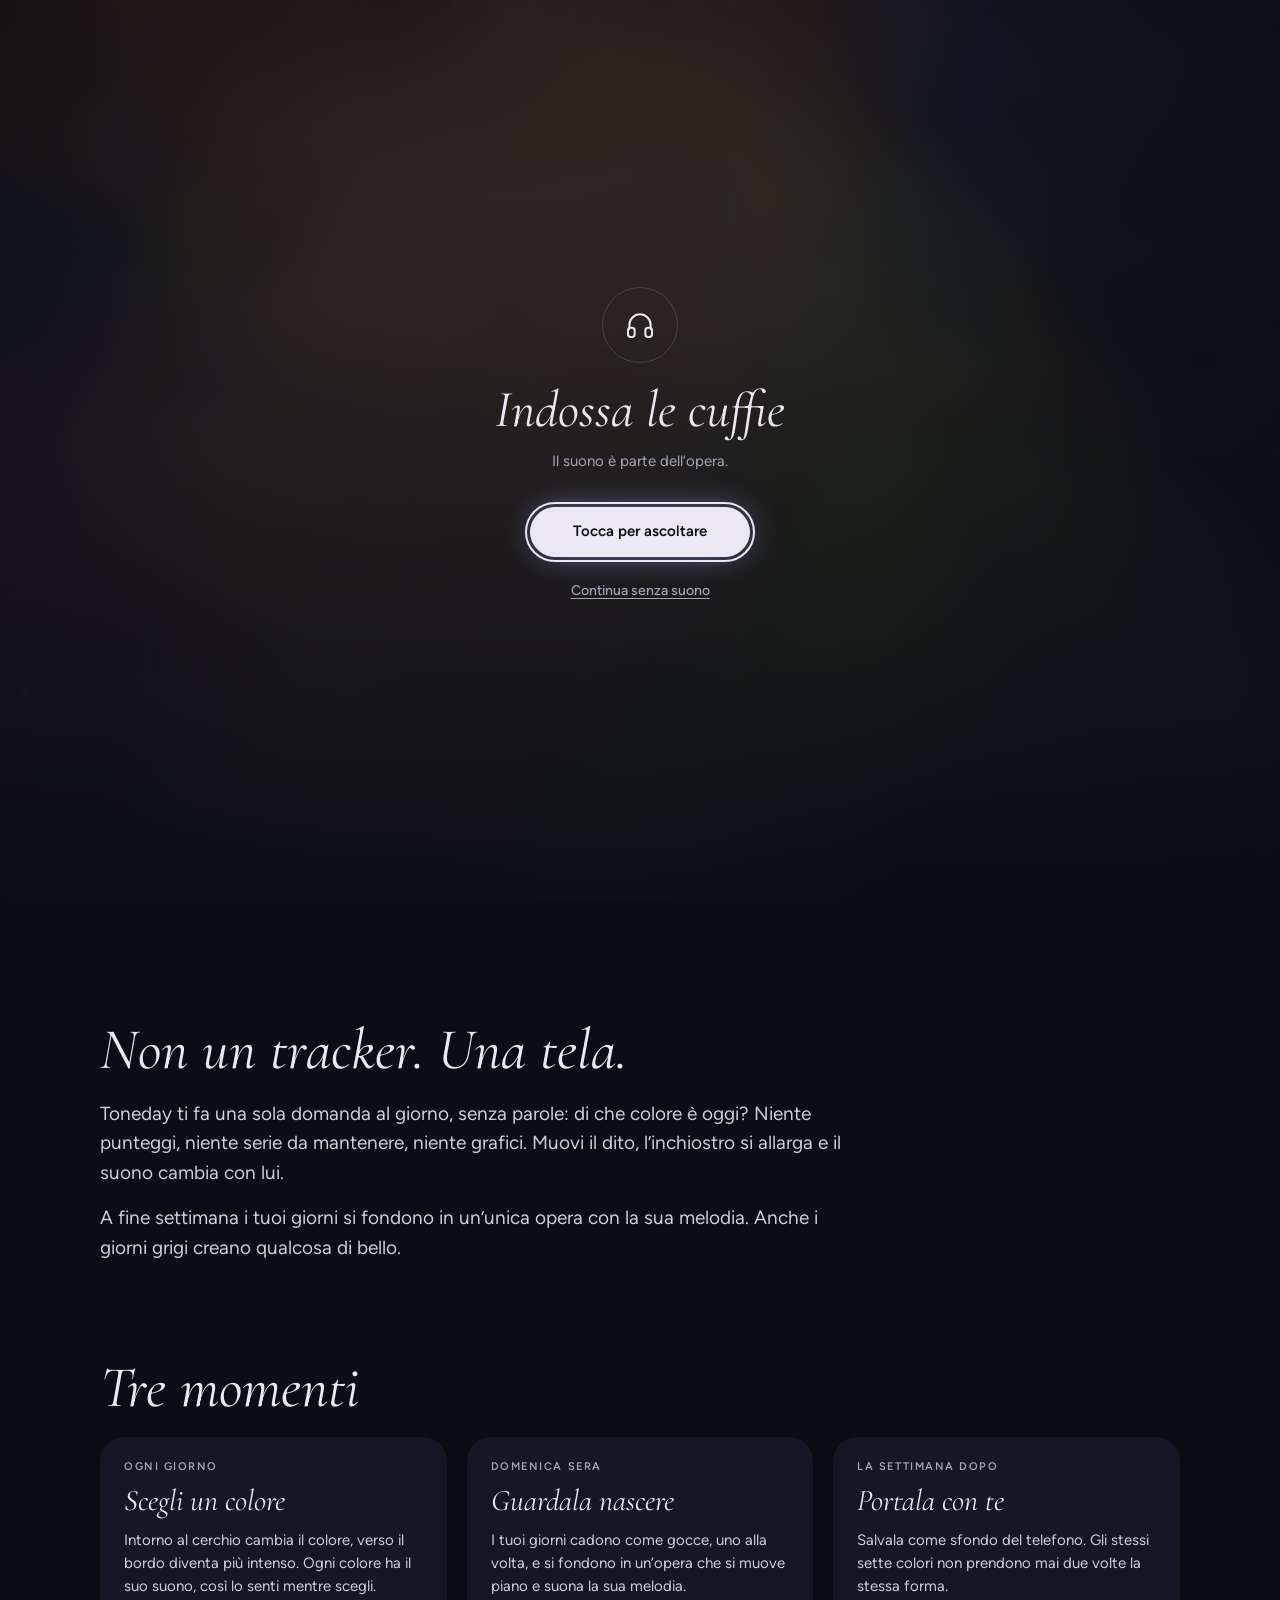
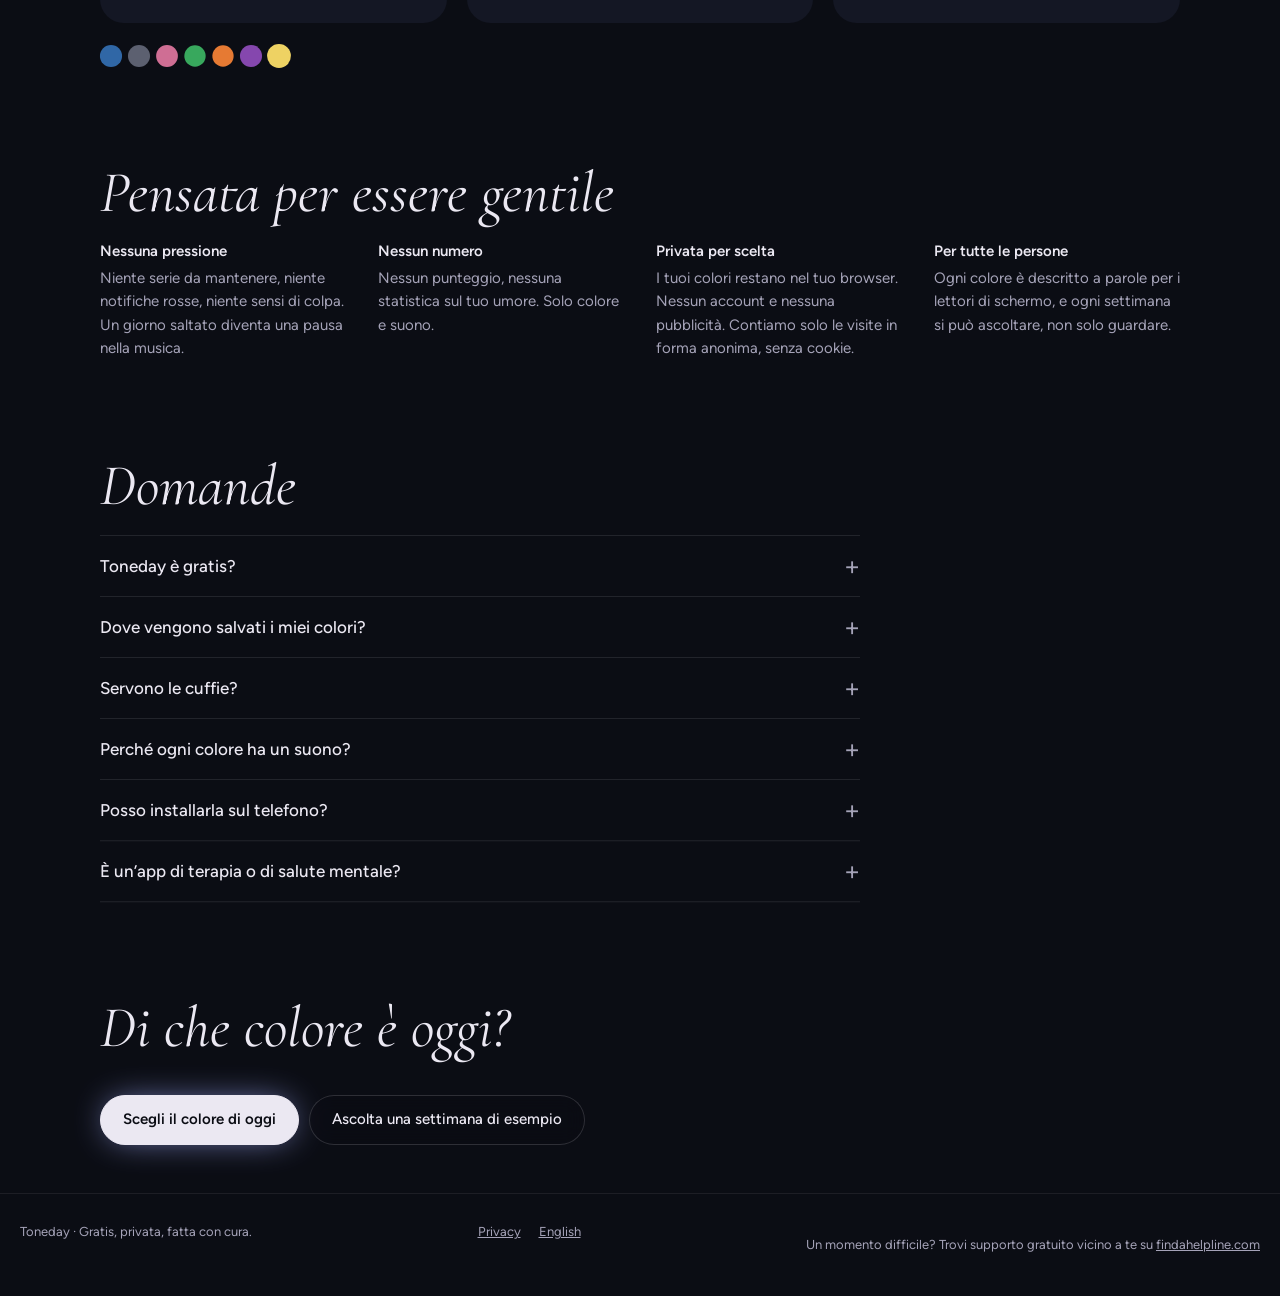
==== commit 21e06fbf: "Let anchor links scroll instead of switching to the week "How it works" jumps to #how, which fires p" ====
--- a/it/index.html
+++ b/it/index.html
@@ -34,7 +34,7 @@
 <meta name="twitter:image" content="https://toneday.app/og-it.png">
 <link rel="preload" href="/assets/fonts/cormorant-garamond-latin-300-italic.woff2" as="font" type="font/woff2" crossorigin>
 <link rel="preload" href="/assets/fonts/figtree-latin-400-normal.woff2" as="font" type="font/woff2" crossorigin>
-<link rel="stylesheet" href="/assets/app.css?v=8">
+<link rel="stylesheet" href="/assets/app.css?v=9">
 <script>window.va = window.va || function () { (window.vaq = window.vaq || []).push(arguments); };</script>
 <script defer src="/_vercel/insights/script.js"></script>
 <script type="application/ld+json">{"@context": "https://schema.org", "@type": "WebApplication", "name": "Toneday", "url": "https://toneday.app/it", "description": "Scegli ogni giorno il colore di come ti senti. Domenica i tuoi sette colori diventano un’opera viva con la sua musica. Un diario delle emozioni gentile: gratis, privato, senza account.", "applicationCategory": "LifestyleApplication", "operatingSystem": "Any", "browserRequirements": "Requires JavaScript", "inLanguage": "it", "isAccessibleForFree": true, "offers": {"@type": "Offer", "price": "0", "priceCurrency": "EUR"}, "image": "https://toneday.app/og-it.png"}</script>
@@ -266,6 +266,6 @@
 </section>
 
 <script src="/assets/vendor/motion-13.4.6.js" defer></script>
-<script src="/assets/app.js?v=8" defer></script>
+<script src="/assets/app.js?v=9" defer></script>
 </body>
 </html>
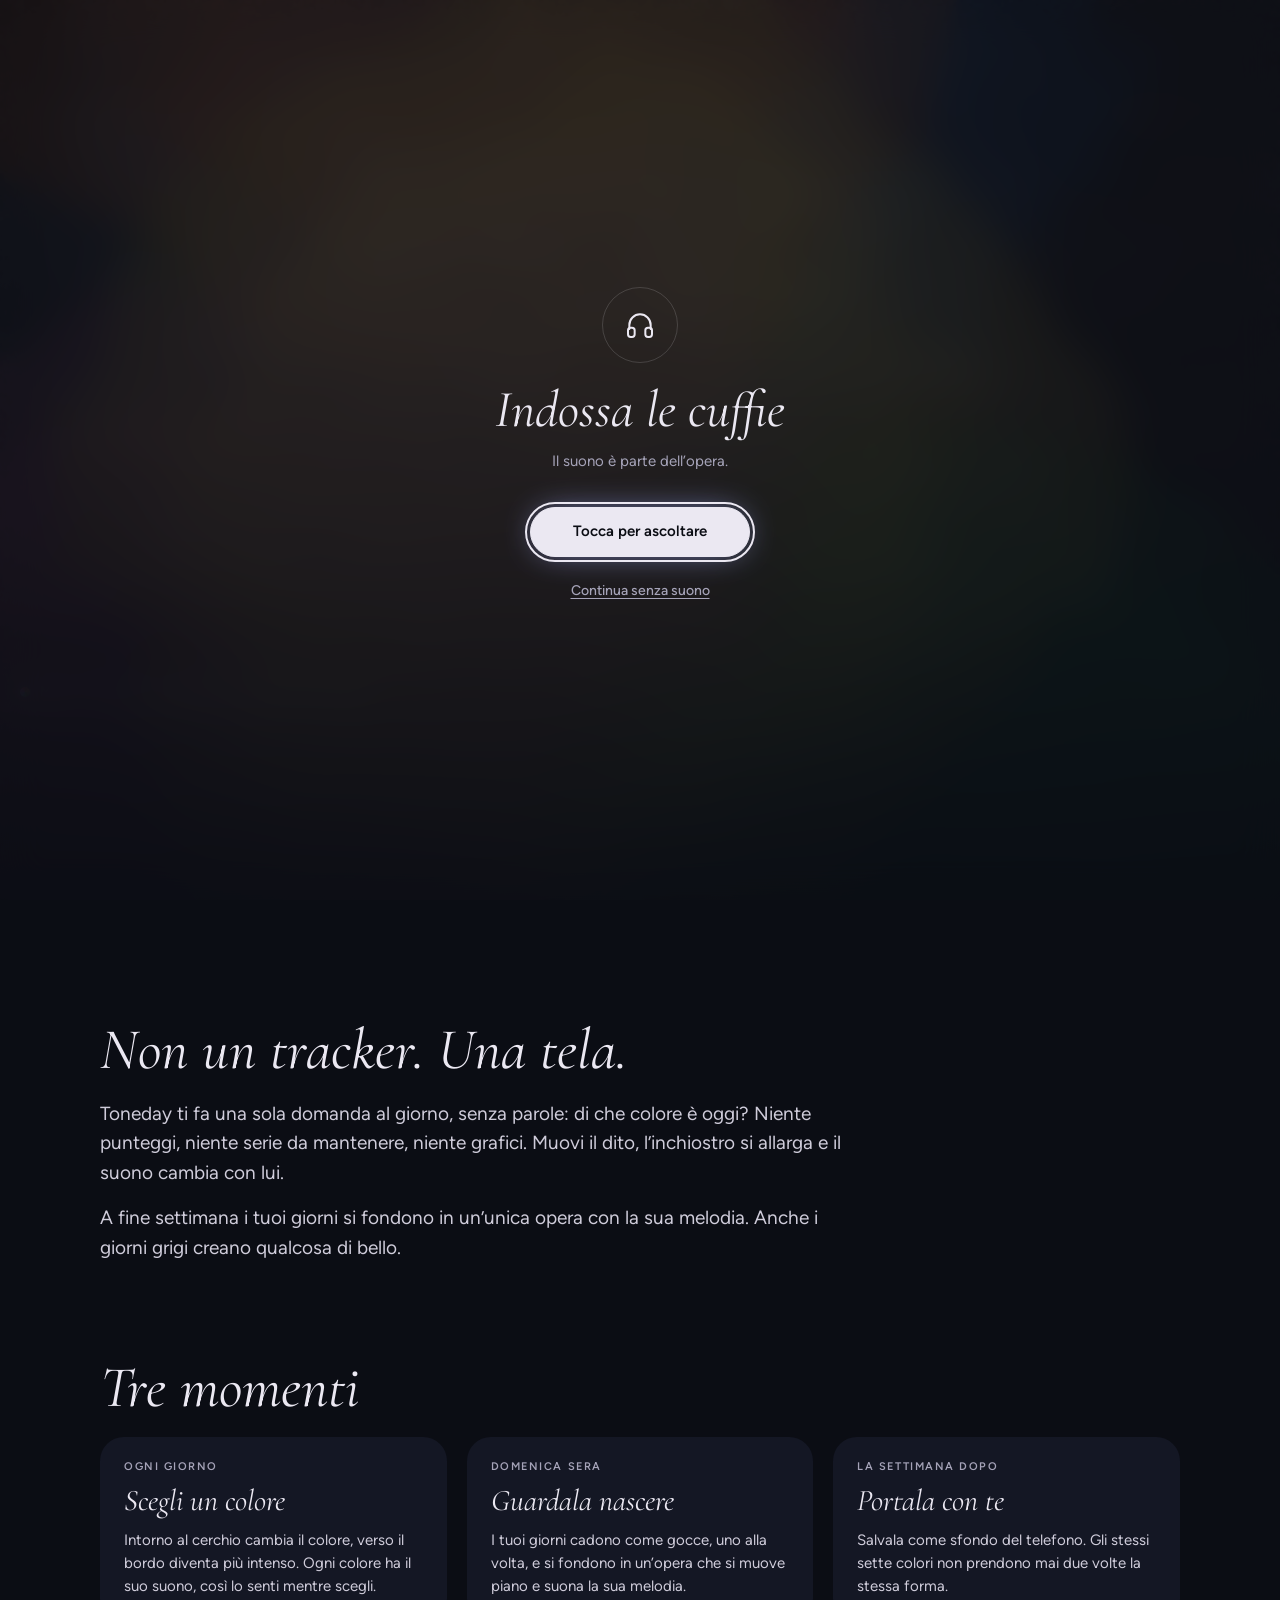
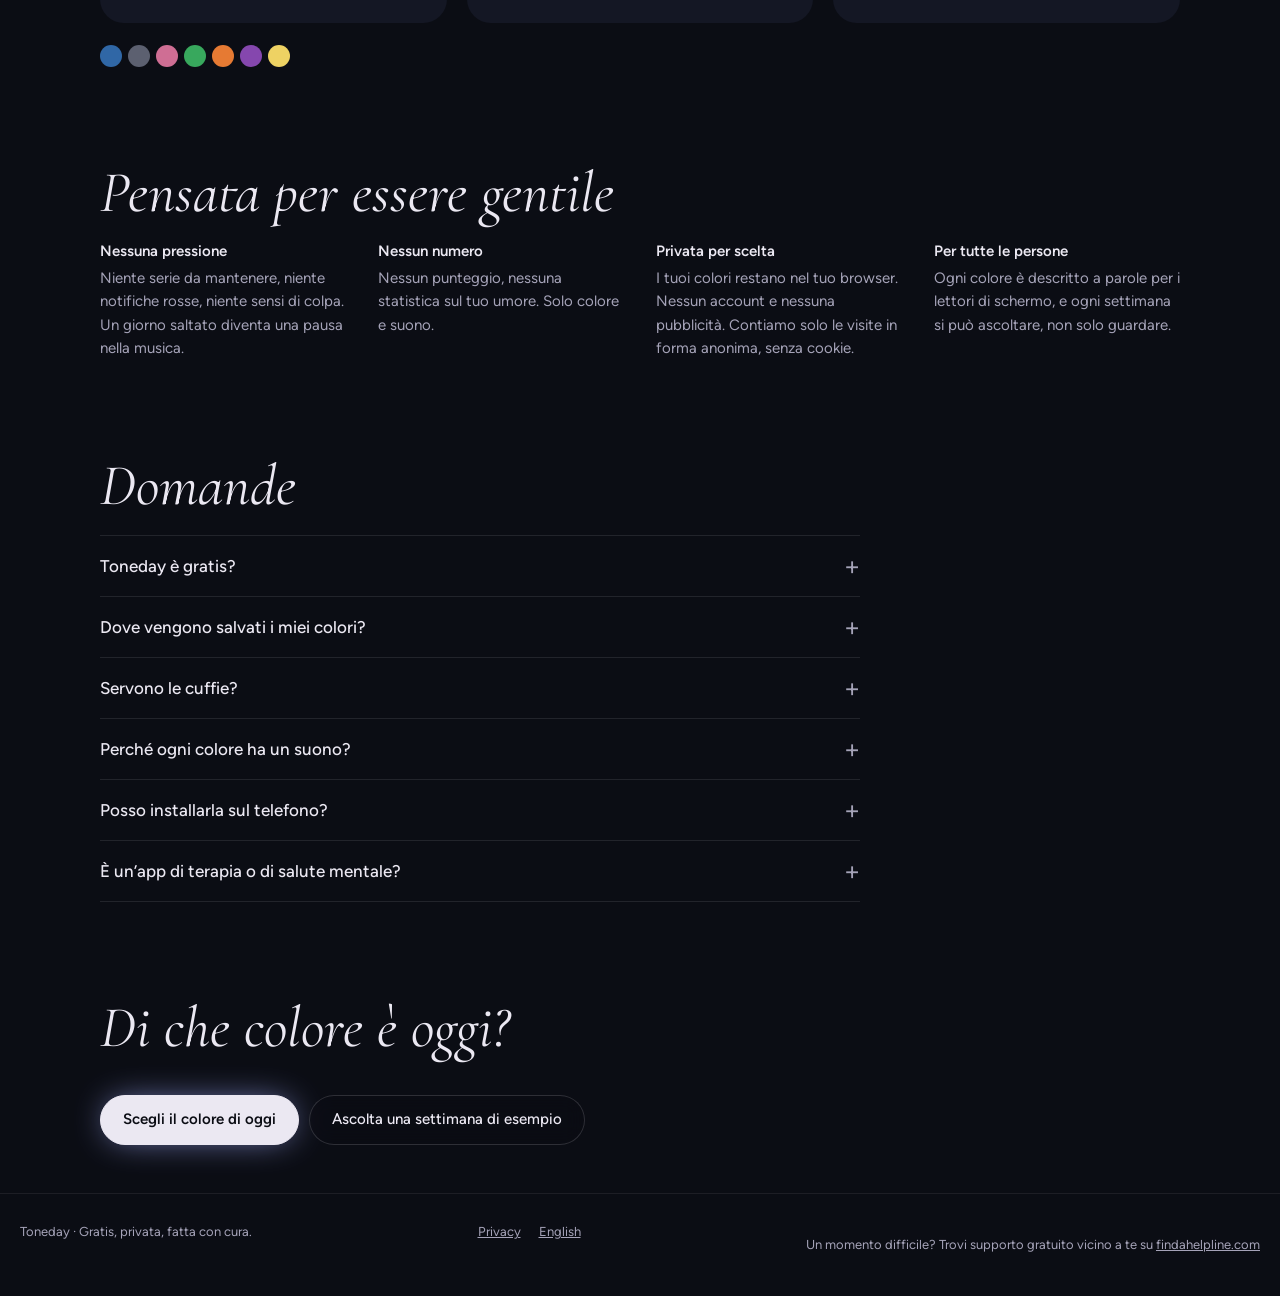
==== commit 89969f9f: "Paint a fresh frame while the wallpaper preview is open On phones the artwork is painted every other" ====
--- a/it/index.html
+++ b/it/index.html
@@ -34,7 +34,7 @@
 <meta name="twitter:image" content="https://toneday.app/og-it.png">
 <link rel="preload" href="/assets/fonts/cormorant-garamond-latin-300-italic.woff2" as="font" type="font/woff2" crossorigin>
 <link rel="preload" href="/assets/fonts/figtree-latin-400-normal.woff2" as="font" type="font/woff2" crossorigin>
-<link rel="stylesheet" href="/assets/app.css?v=9">
+<link rel="stylesheet" href="/assets/app.css?v=10">
 <script>window.va = window.va || function () { (window.vaq = window.vaq || []).push(arguments); };</script>
 <script defer src="/_vercel/insights/script.js"></script>
 <script type="application/ld+json">{"@context": "https://schema.org", "@type": "WebApplication", "name": "Toneday", "url": "https://toneday.app/it", "description": "Scegli ogni giorno il colore di come ti senti. Domenica i tuoi sette colori diventano un’opera viva con la sua musica. Un diario delle emozioni gentile: gratis, privato, senza account.", "applicationCategory": "LifestyleApplication", "operatingSystem": "Any", "browserRequirements": "Requires JavaScript", "inLanguage": "it", "isAccessibleForFree": true, "offers": {"@type": "Offer", "price": "0", "priceCurrency": "EUR"}, "image": "https://toneday.app/og-it.png"}</script>
@@ -266,6 +266,6 @@
 </section>
 
 <script src="/assets/vendor/motion-13.4.6.js" defer></script>
-<script src="/assets/app.js?v=9" defer></script>
+<script src="/assets/app.js?v=10" defer></script>
 </body>
 </html>
